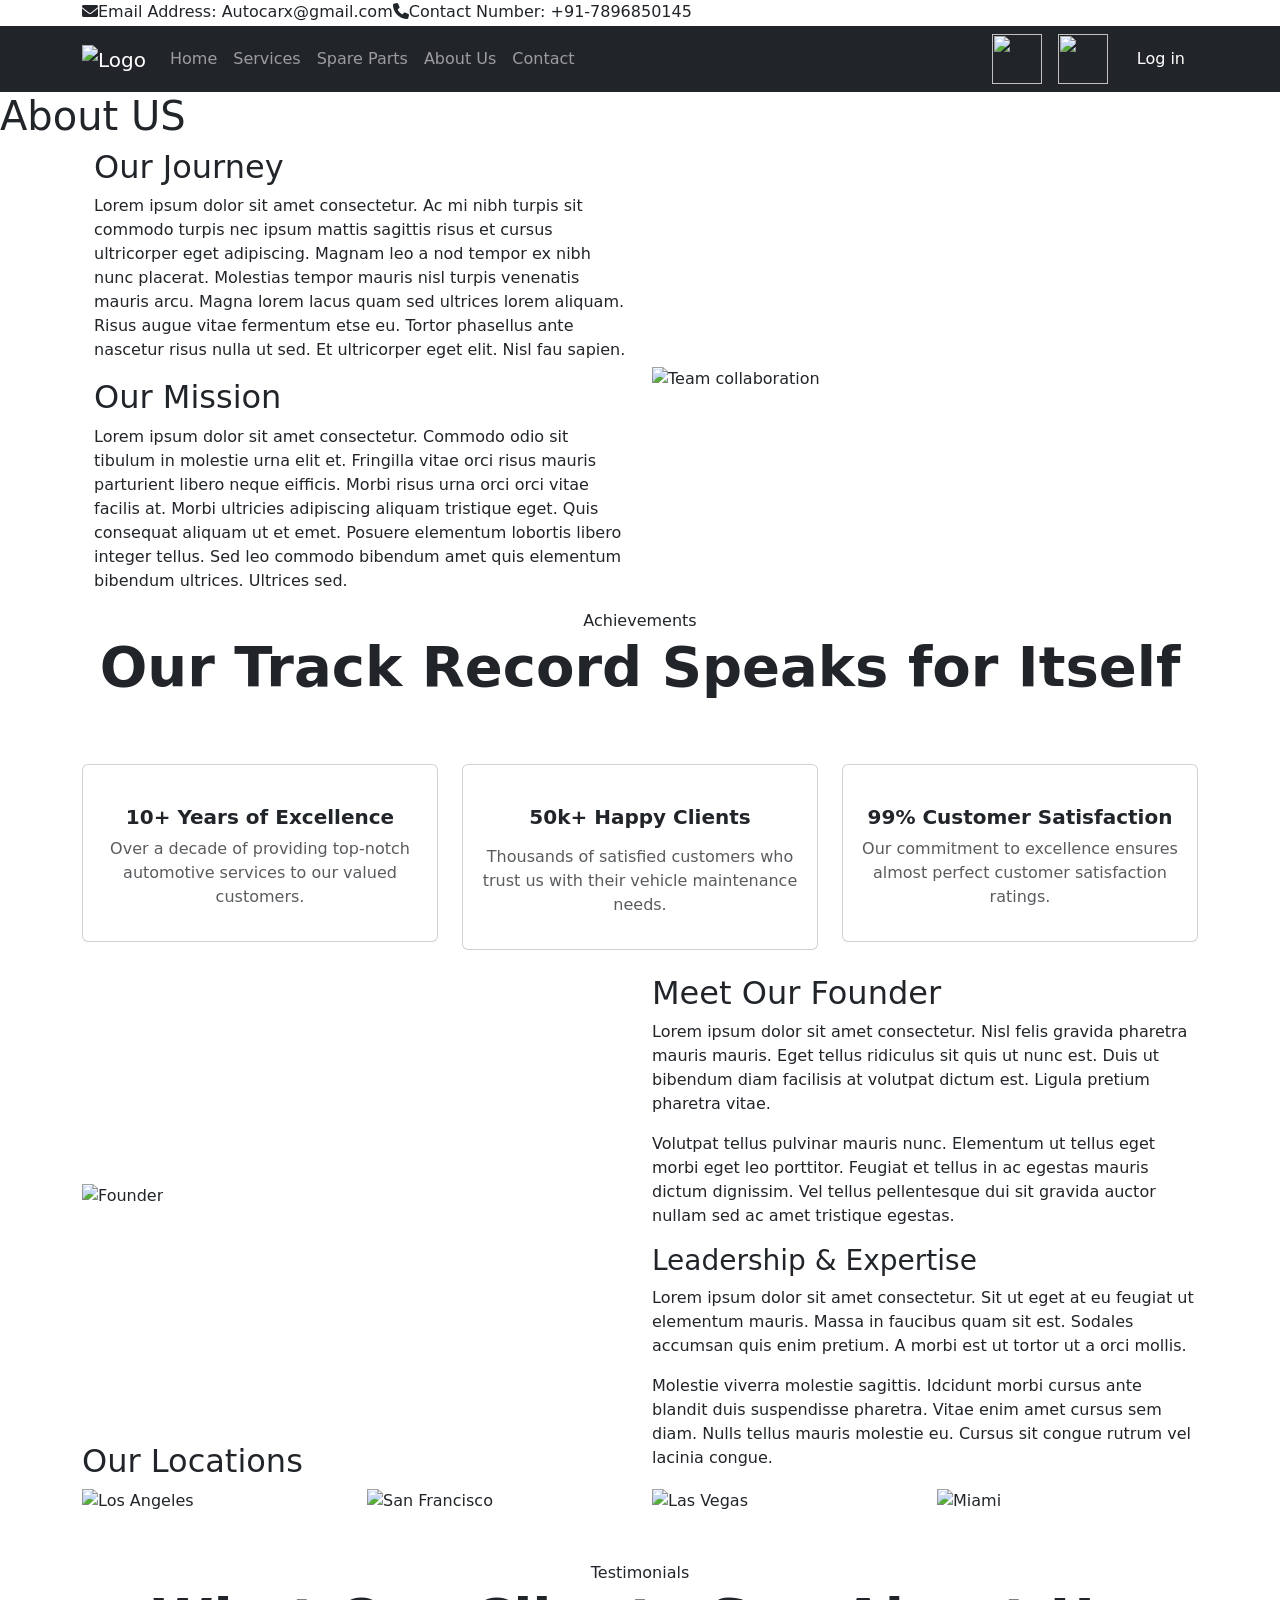
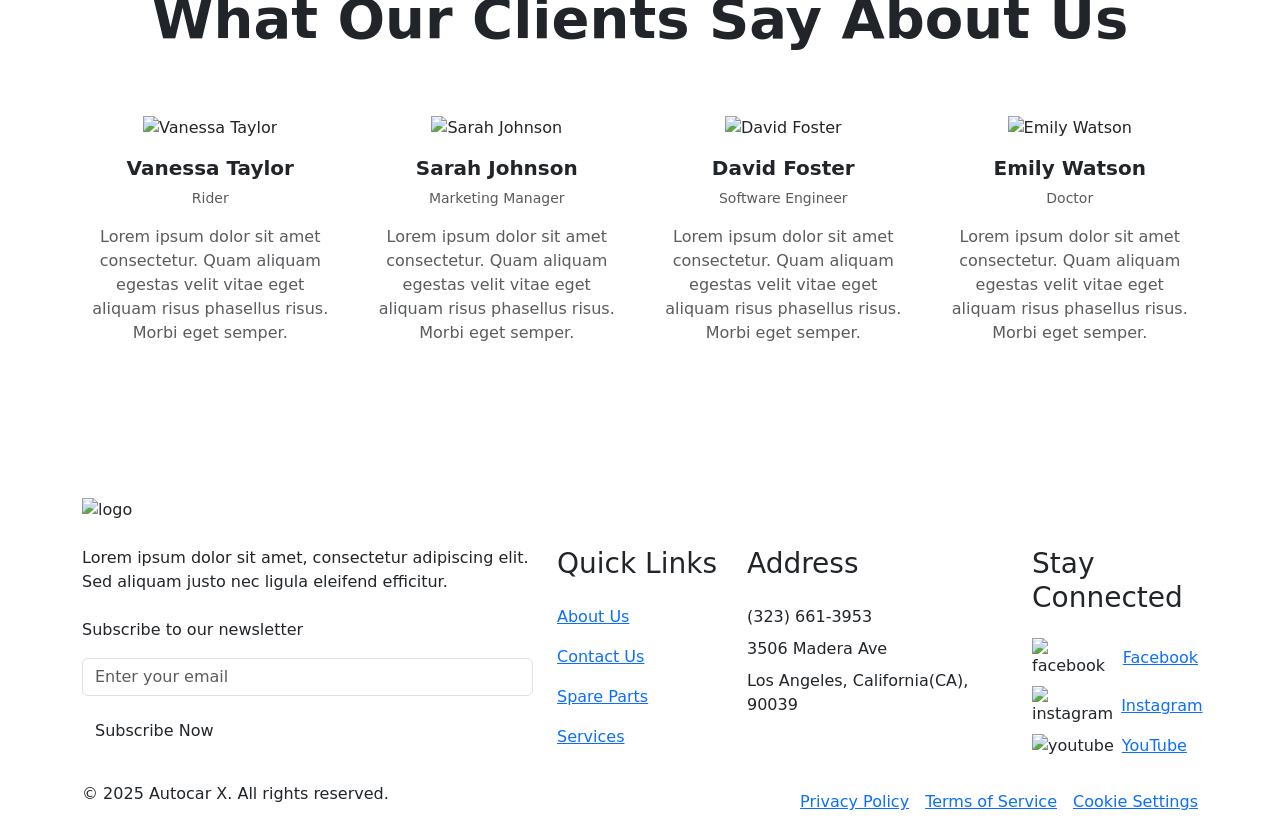
==== about.html @ 0bb95021 "Added full project files" ====
<!DOCTYPE html>
<html lang="en">

<head>
    <meta charset="UTF-8">
    <meta name="viewport" content="width=device-width, initial-scale=1.0">
    <title>About</title>
    <link href="https://cdnjs.cloudflare.com/ajax/libs/bootstrap/5.3.0/css/bootstrap.min.css" rel="stylesheet">
    <link href="https://cdnjs.cloudflare.com/ajax/libs/font-awesome/6.0.0/css/all.min.css" rel="stylesheet">
    <link rel="stylesheet" href="https://unpkg.com/swiper/swiper-bundle.min.css" />
    <script src="https://unpkg.com/swiper/swiper-bundle.min.js"></script>
    <link rel="stylesheet" href="./CSS/about.css">
</head>

<body>
     <!-- top-bar -->
      <div class="top-bar">
        <div class="container">
            <div class="row">
                <div class="d-flex flex-3">
                    <span><i class="fas fa-envelope"></i>Email Address: Autocarx@gmail.com</span>
                    <span><i class="fas fa-phone"></i>Contact Number: +91-7896850145</span>
                    <div class="dropdown">
                        <button class="btn btn-link text-decoration-none p-0 text-dark" type="button"
                            data-bs-toggle="dropdown" aria-expanded="false">
                            <span class="ms-3 loc" style="color: white;">
                                <i class="fa-solid fa-location-crosshairs"></i>
                                Location: Los Angeles
                                <i class="fa-solid fa-chevron-down ms-2"></i>
                            </span>
                        </button>
                        <ul class="dropdown-menu">
                            <li><a class="dropdown-item" href="#"><i class="fa-solid fa-location-dot me-2"></i>New
                                    York</a></li>
                            <li><a class="dropdown-item active" href="#"><i
                                        class="fa-solid fa-location-dot me-2"></i>Los Angeles</a></li>
                            <li><a class="dropdown-item" href="#"><i
                                        class="fa-solid fa-location-dot me-2"></i>Chicago</a></li>
                            <li><a class="dropdown-item" href="#"><i
                                        class="fa-solid fa-location-dot me-2"></i>Houston</a></li>
                            <li><a class="dropdown-item" href="#"><i
                                        class="fa-solid fa-location-dot me-2"></i>Phoenix</a></li>
                            <li><a class="dropdown-item" href="#"><i
                                        class="fa-solid fa-location-dot me-2"></i>Philadelphia</a></li>
                            <li><a class="dropdown-item" href="#"><i class="fa-solid fa-location-dot me-2"></i>San
                                    Antonio</a></li>
                            <li><a class="dropdown-item" href="#"><i class="fa-solid fa-location-dot me-2"></i>San
                                    Diego</a></li>
                            <li><a class="dropdown-item" href="#"><i
                                        class="fa-solid fa-location-dot me-2"></i>Dallas</a></li>
                            <li><a class="dropdown-item" href="#"><i class="fa-solid fa-location-dot me-2"></i>San
                                    Jose</a></li>
                        </ul>
                    </div>
                </div>
            </div>
        </div>
    </div>

    <!-- Navigation -->
    <nav class="navbar navbar-expand-lg navbar-dark bg-dark">
    <div class="container">
        <a class="navbar-brand" href="#" onclick="location.reload(); return false;">
            <img src="./Assets/Group 6.png" alt="Logo">
        </a>

        <!-- Offcanvas toggler (visible only on mobile/tablet) -->
        <button class="navbar-toggler d-lg-none" type="button" data-bs-toggle="offcanvas"
            data-bs-target="#offcanvasNavbar" aria-controls="offcanvasNavbar">
            <span class="navbar-toggler-icon"></span>
        </button>

        <!-- Desktop Navbar (visible from lg and up) -->
        <div class="collapse navbar-collapse d-none d-lg-flex justify-content-between" id="navbarNav">
            <ul class="navbar-nav">
                <li class="nav-item"><a class="nav-link" href="./index.html">Home</a></li>
                <li class="nav-item"><a class="nav-link" href="./service.html">Services</a></li>
                <li class="nav-item"><a class="nav-link" href="./product.html">Spare Parts</a></li>
                <li class="nav-item"><a class="nav-link" href="./about.html">About Us</a></li>
                <li class="nav-item"><a class="nav-link" href="./contact.html">Contact</a></li>
            </ul>

            <div class="d-flex align-items-center gap-3">
                <a href="#" ><img data-bs-toggle="modal"
                            data-bs-target="#searchModal"style="width: 50px; height: 50px;" src="./Assets/Group 8.png" alt=""></a>
                <a href="./cart.html"><img style="width: 50px; height: 50px;" src="./Assets/Group 9.png" alt=""></a>
                <button class="btn btn-login text-white" data-bs-toggle="modal"
                    data-bs-target="#exampleModal">Log in</button>
            </div>
        </div>

        <!-- Offcanvas Navbar (mobile/tablet only) -->
        <div class="offcanvas offcanvas-end text-bg-dark d-lg-none" tabindex="-1" id="offcanvasNavbar"
            aria-labelledby="offcanvasNavbarLabel">
            <div class="offcanvas-header">
                <!-- <h5 class="offcanvas-title" id="offcanvasNavbarLabel">Menu</h5> -->
                <button type="button" class="btn-close btn-close-white" data-bs-dismiss="offcanvas"
                    aria-label="Close"></button>
            </div>
            <div class="offcanvas-body d-flex flex-column justify-content-between">
                <ul class="navbar-nav">
                    <li class="nav-item"><a class="nav-link" href="./index.html">Home</a></li>
                    <li class="nav-item"><a class="nav-link" href="./service.html">Services</a></li>
                    <li class="nav-item"><a class="nav-link" href="./product.html">Spare Parts</a></li>
                    <li class="nav-item"><a class="nav-link" href="./about.html">About Us</a></li>
                    <li class="nav-item"><a class="nav-link" href="./contact.html">Contact</a></li>
                </ul>

                <div class="d-flex align-items-center gap-3 mt-4">
                    <a href="#" data-bs-toggle="modal"
                            data-bs-target="#searchModal"><img style="width: 50px; height: 50px;" src="./Assets/Group 8.png" alt=""></a>
                    <a href="#"><img style="width: 50px; height: 50px;" src="./Assets/Group 9.png" alt=""></a>
                    <button class="btn btn-login text-white" data-bs-toggle="modal"
                        data-bs-target="#exampleModal">Log in</button>
                </div>
            </div>
        </div>
    </div>
</nav>
    <!-- Login Modal -->

    <div class="modal fade" id="exampleModal" tabindex="-1" aria-labelledby="exampleModalLabel" aria-hidden="true">
        <div class="modal-dialog">
            <div class="modal-content">
                <div class="modal-body">
                    <div class="login-container">
                        <!-- <button class="close-btn" onclick="closeModal()">&times;</button> -->

                        <h2 class="login-title" style="text-align: center;">Log In</h2>
                        <p class="login-subtitle" style="text-align: center;">How to i get started lorem ipsum dolor at?
                        </p>

                        <form>
                            <div class="mb-3">
                                <input type="text" type="submit" class="form-control" placeholder="User Name*" required>
                            </div>

                            <div class="mb-3">
                                <input type="password" type="submit" class="form-control" placeholder="Password*" required>
                            </div>

                            <div class="f-login">
                                <div class="forgot-password" style=" padding-left: 327px;">
                                    <a href="#" onclick="forgotPassword()">Forget Password?</a>
                                </div>

                                <button type="submit" class="modals-btn-login btn btn-social">Log In</button>
                            </div>
                        </form>

                        <div class="divider" style="text-align: center;">Or</div>

                        <div class="f-g-modals">
                            <div class="facebbok-modals">
                                <button class="btn btn-social" onclick="loginWithGoogle()">
                                    <i class="fa-brands fa-google"></i>
                                    Login with Google
                                </button>
                            </div>

                            <div class="facebook-modals">
                                <button class="btn btn-social" onclick="loginWithFacebook()">
                                    <i class="fab fa-facebook-f facebook-icon"></i>
                                    Login with Facebook
                                </button>
                            </div>
                        </div>
                    </div>
                </div>
            </div>
        </div>
    </div>
    <div class="modal fade" id="searchModal" tabindex="-1"
            aria-labelledby="searchModalLabel" aria-hidden="true">
            <div class="modal-dialog modal-lg"> <!-- large modal -->
                <div class="modal-content">
                    <div class="modal-header">
                        <!-- <h5 class="modal-title"
                            id="searchModalLabel">Search</h5> -->
                        <button type="button" class="btn-close"
                            data-bs-dismiss="modal" aria-label="Close"></button>
                    </div>
                    <div class="modal-body">
                        <!-- Your search content goes here -->
                        <input type="text" class="form-control"
                            placeholder="Type to search...">
                    </div>
                    <div class="modal-footer">
                        <button type="button" class="btn btn-primary">Search</button>
                    </div>
                </div>
            </div>
        </div>
    <section class="hero-section">
        <div class="hero-content" style="margin: auto;">
            <h1>About US</h1>
        </div>
    </section>

    <!-- Services Section -->
    <div class="container">
        <div class="content-section">
            <div class="container">
                <div class="row align-items-center">
                    <!-- Text Content Column -->
                    <div class="col-lg-6">
                        <div class="text-content">
                            <h2 class="section-title">Our Journey</h2>
                            <p class="section-text">
                                Lorem ipsum dolor sit amet consectetur. Ac mi nibh turpis sit commodo turpis nec ipsum
                                mattis sagittis risus et cursus ultricorper eget adipiscing. Magnam leo a nod tempor ex
                                nibh nunc placerat. Molestias tempor mauris nisl turpis venenatis mauris arcu. Magna
                                lorem lacus quam sed ultrices lorem aliquam. Risus augue vitae fermentum etse eu. Tortor
                                phasellus ante nascetur risus nulla ut sed. Et ultricorper eget elit. Nisl fau sapien.
                            </p>
                        </div>

                        <div class="text-content">
                            <h2 class="section-title">Our Mission</h2>
                            <p class="section-text">
                                Lorem ipsum dolor sit amet consectetur. Commodo odio sit tibulum in molestie urna elit
                                et. Fringilla vitae orci risus mauris parturient libero neque eifficis. Morbi risus urna
                                orci orci vitae facilis at. Morbi ultricies adipiscing aliquam tristique eget. Quis
                                consequat aliquam ut et emet. Posuere elementum lobortis libero integer tellus. Sed leo
                                commodo bibendum amet quis elementum bibendum ultrices. Ultrices sed.
                            </p>
                        </div>
                    </div>

                    <!-- Image Column -->
                    <div class="col-lg-6">
                        <div class="image-container">
                            <img src="./Assets/image (200).png" alt="Team collaboration" class="img-fluid">
                        </div>
                    </div>
                </div>
            </div>
        </div>
    </div>
    <section class="track-record">
        <div class="container">
            <div class="row text-center mb-5">
                <div class="col-12">
                    <div class="section-label">Achievements</div>
                    <h2 class="display-4 fw-bold mb-3">Our Track Record Speaks for Itself</h2>
                </div>
            </div>

            <div class="row g-4">
                <div class="col-lg-4 col-md-6">
                    <div class="card w-437 h-217 text-center ">
                        <div class="card-body">
                            <img src="./Assets/line-md_calendar.png" alt="">
                            <div class="exe">

                                <h5 class="fw-bold text-center ">10+ Years of Excellence</h5>
                            </div>
                            <p class="text-muted">Over a decade of providing top-notch automotive services to our
                                valued
                                customers.</p>
                        </div>
                    </div>
                </div>

                <div class="col-lg-4 col-md-6">
                    <div class="card w-437 h-217 text-center ">
                        <div class="card-body">
                            <img src="./Assets/wpf_happy.png" alt="">
                            <div class="exe">

                                <h5 class="fw-bold mb-3">50k+ Happy Clients</h5>
                            </div>
                            <p class="text-muted">Thousands of satisfied customers who trust us with their vehicle
                                maintenance needs.</p>
                        </div>
                    </div>
                </div>

                <div class="col-lg-4 col-md-6">
                    <div class="card w-437 h-217 text-center ">
                        <div class="card-body">
                            <img src="./Assets/ic_outline-star.png" alt="">
                            <div class="exe">

                                <h5 class="fw-bold">99% Customer Satisfaction</h5>
                            </div>
                            <p class="text-muted">Our commitment to excellence ensures almost perfect customer
                                satisfaction ratings.</p>
                        </div>
                    </div>
                </div>
            </div>
        </div>
    </section>
    <!-- Founder Section -->
    <section class="founder-section">
        <div class="container">
            <div class="row align-items-center">
                <div class="col-lg-6 col-md-12">
                    <img src="./Assets/image (2).png" alt="Founder" class="founder-image">
                </div>
                <div class="col-lg-6 col-md-12" style="margin-bottom: -44px;">
                    <div class="founder-content">
                        <div class="brand-logo mb-4"></div>
                        <h2>Meet Our Founder</h2>
                        <p>Lorem ipsum dolor sit amet consectetur. Nisl felis gravida pharetra mauris mauris. Eget
                            tellus ridiculus sit quis ut nunc est. Duis ut bibendum diam facilisis at volutpat
                            dictum est. Ligula pretium pharetra vitae.</p>
                        <p>Volutpat tellus pulvinar mauris nunc. Elementum ut tellus eget morbi eget leo porttitor.
                            Feugiat et tellus in ac egestas mauris dictum dignissim. Vel tellus pellentesque dui sit
                            gravida auctor nullam sed ac amet tristique egestas.</p>

                        <h3>Leadership & Expertise</h3>
                        <p>Lorem ipsum dolor sit amet consectetur. Sit ut eget at eu feugiat ut elementum mauris.
                            Massa in faucibus quam sit est. Sodales accumsan quis enim pretium. A morbi est ut
                            tortor ut a orci mollis.</p>
                        <p>Molestie viverra molestie sagittis. Idcidunt morbi cursus ante blandit duis suspendisse
                            pharetra. Vitae enim amet cursus sem diam. Nulls tellus mauris molestie eu. Cursus sit
                            congue rutrum vel lacinia congue.</p>
                    </div>
                </div>
            </div>
        </div>
    </section>

    <!-- Locations Section -->
    <section class="locations-section">
        <div class="container">
            <h2 class="locations-title">Our Locations</h2>
            <div class="row g-4">
                <div class="col-lg-3 col-md-6 col-sm-12">
                    <div class="location-card">
                        <img src="./Assets/image (22).png" alt="Los Angeles">
                        <div class="location-overlay">

                        </div>
                    </div>
                </div>
                <div class="col-lg-3 col-md-6 col-sm-12">
                    <div class="location-card">
                        <img src="./Assets/Component 1.png" alt="San Francisco">
                        <div class="location-overlay">

                        </div>
                    </div>
                </div>
                <div class="col-lg-3 col-md-6 col-sm-12">
                    <div class="location-card">
                        <img src="./Assets/Component 2.png" alt="Las Vegas">
                        <div class="location-overlay">

                        </div>
                    </div>
                </div>
                <div class="col-lg-3 col-md-6 col-sm-12">
                    <div class="location-card">
                        <img src="./Assets/Component 3.png" alt="Miami">
                        <div class="location-overlay">

                        </div>
                    </div>
                </div>
            </div>
        </div>
    </section>
    <!-- testimonial -->
    <section class="py-5">
        <div class="container">
            <div class="row text-center mb-5">
                <div class="col-12">
                    <div class="section-label">Testimonials</div>
                    <h2 class="display-4 fw-bold mb-3">What Our Clients Say About Us</h2>
                </div>
            </div>
            <div class=" testimonial-swiper">
                <div class="swiper-wrapper">
                    <div class="swiper-slide">
                        <div class="testimonial-card text-center">
                            <img src="./Assets/Test-1.png" alt="Vanessa Taylor" class="testimonial-img mx-auto mb-3">
                            <h5 class="fw-bold mb-2">Vanessa Taylor</h5>
                            <p class="text-muted small mb-3">Rider</p>
                            <p class="text-muted">Lorem ipsum dolor sit amet consectetur. Quam aliquam egestas velit
                                vitae eget aliquam risus phasellus risus. Morbi eget semper.</p>
                            <div class="stars mb-3">
                                <img src="./Assets/Star 4.png" alt="">
                                <img src="./Assets/Star 4.png" alt="">
                                <img src="./Assets/Star 4.png" alt="">
                                <img src="./Assets/Star 4.png" alt="">
                                <img src="./Assets/Star 4.png" alt="">
                            </div>
                        </div>
                    </div>
                    <div class="swiper-slide">
                        <div class="testimonial-card text-center">
                            <img src="./Assets/test-2.png" alt="Sarah Johnson" class="testimonial-img mx-auto mb-3">
                            <h5 class="fw-bold mb-2">Sarah Johnson</h5>
                            <p class="text-muted small mb-3">Marketing Manager</p>
                            <p class="text-muted">Lorem ipsum dolor sit amet consectetur. Quam aliquam egestas velit
                                vitae eget aliquam risus phasellus risus. Morbi eget semper.</p>
                            <div class="stars mb-3">
                                <img src="./Assets/Star 4.png" alt="">
                                <img src="./Assets/Star 4.png" alt="">
                                <img src="./Assets/Star 4.png" alt="">
                                <img src="./Assets/Star 4.png" alt="">
                                <img src="./Assets/Star 4.png" alt="">
                            </div>
                        </div>
                    </div>
                    <div class="swiper-slide">
                        <div class="testimonial-card text-center">
                            <img src="./Assets/Test-3.png" alt="David Foster" class="testimonial-img mx-auto mb-3">
                            <h5 class="fw-bold mb-2">David Foster</h5>
                            <p class="text-muted small mb-3">Software Engineer</p>
                            <p class="text-muted">Lorem ipsum dolor sit amet consectetur. Quam aliquam egestas velit
                                vitae eget aliquam risus phasellus risus. Morbi eget semper.</p>
                            <div class="stars mb-3">
                                <img src="./Assets/Star 4.png" alt="">
                                <img src="./Assets/Star 4.png" alt="">
                                <img src="./Assets/Star 4.png" alt="">
                                <img src="./Assets/Star 4.png" alt="">
                                <img src="./Assets/Star 4.png" alt="">
                            </div>
                        </div>
                    </div>
                    <div class="swiper-slide">
                        <div class="testimonial-card text-center">
                            <img src="./Assets/Test-4.png" alt="Emily Watson" class="testimonial-img mx-auto mb-3">
                            <h5 class="fw-bold mb-2">Emily Watson</h5>
                            <p class="text-muted small mb-3">Doctor</p>
                            <p class="text-muted">Lorem ipsum dolor sit amet consectetur. Quam aliquam egestas velit
                                vitae eget aliquam risus phasellus risus. Morbi eget semper.</p>
                            <div class="stars mb-3">
                                <img src="./Assets/Star 4.png" alt="">
                                <img src="./Assets/Star 4.png" alt="">
                                <img src="./Assets/Star 4.png" alt="">
                                <img src="./Assets/Star 4.png" alt="">
                                <img src="./Assets/Star 4.png" alt="">
                            </div>
                        </div>
                    </div>
                </div>
                <!-- <div class="swiper-button-prev"></div>
                <div class="swiper-button-next"></div>
                <div class="swiper-pagination"></div> -->
            </div>
        </div>
    </section>
    <!-- footer -->
    <footer class="footer">
        <div class="container-fluid px-0">
            <div class="container">
                <div class="row g-4 mt-4">
                    <div class="col-lg-5 col-md-12">
                        <div class="footer-logo mb-4">
                            <img src="./Assets/Group 6 (1).png" alt="logo">
                        </div>
                        <p class="footer-content-p1 mb-4">Lorem ipsum dolor sit amet, consectetur adipiscing
                            elit.
                            Sed aliquam justo nec ligula eleifend efficitur.</p>
                        <p class="footer-content-p2 mb-3 ">Subscribe to our newsletter</p>
                        <input type="email" id="footer-email" class="form-control mb-3 " placeholder="Enter your email">
                        <div class="footer-side1-btn">
                            <a href="#" class="btn">Subscribe Now</a>
                        </div>
                    </div>
                    <div class="col-lg-2 col-md-4 col-sm-6">
                        <div class="footer2div" style="margin-top: 50px;">
                            <h3 class="mb-4">Quick Links</h3>
                            <div class="mb-3"><a href="./about.html">About Us</a></div>
                            <div class="mb-3"><a href="./contact.html">Contact Us</a></div>
                            <div class="mb-3"><a href="./product.html">Spare Parts</a></div>
                            <div><a href="./service.html">Services</a></div>
                        </div>
                    </div>
                    <div class="col-lg-3 col-md-4 col-sm-6">
                        <div class="footer3div " style="margin-top: 50px;">
                            <h3 class="mb-4">Address</h3>
                            <p class="mb-2">(323) 661-3953</p>
                            <p class="mb-2">3506 Madera Ave</p>
                            <p>Los Angeles, California(CA), 90039</p>
                        </div>
                    </div>
                    <div class="col-lg-2 col-md-4 col-sm-6">
                        <div class="footer4div" style="margin-top: 50px;">
                            <h3 class="mb-4">Stay Connected</h3>
                            <div class="footer4div-logo-content d-flex align-items-center gap-2 mb-2">
                                <img src="./Assets/Group 52.png" alt="facebook">
                                <a href="#">Facebook</a>
                            </div>
                            <div class="footer4div-logo-content d-flex align-items-center gap-2 mb-2">
                                <img src="./Assets/Group 53.png" alt="instagram">
                                <a href="#">Instagram</a>
                            </div>
                            <div class="footer4div-logo-content d-flex align-items-center gap-2">
                                <img src="./Assets/Group 56.png" alt="youtube">
                                <a href="#">YouTube</a>
                            </div>
                        </div>
                    </div>
                </div>
                <div class="footer-line my-4"></div>
                <div
                    class="footer-bottom d-flex flex-column flex-md-row justify-content-md-between align-items-md-center flex-wrap gap-3">
                    <p>© 2025 Autocar X. All rights reserved.</p>
                    <div class="footer-bottom-links d-flex gap-3 flex-wrap">
                        <a href="#">Privacy Policy</a>
                        <a href="#">Terms of Service</a>
                        <a href="#">Cookie Settings</a>
                    </div>
                </div>
            </div>
        </div>
    </footer>
    </section>
    <script src="./script.js"></script>
    <script src="https://cdnjs.cloudflare.com/ajax/libs/bootstrap/5.3.0/js/bootstrap.bundle.min.js"></script>
</body>

</html>
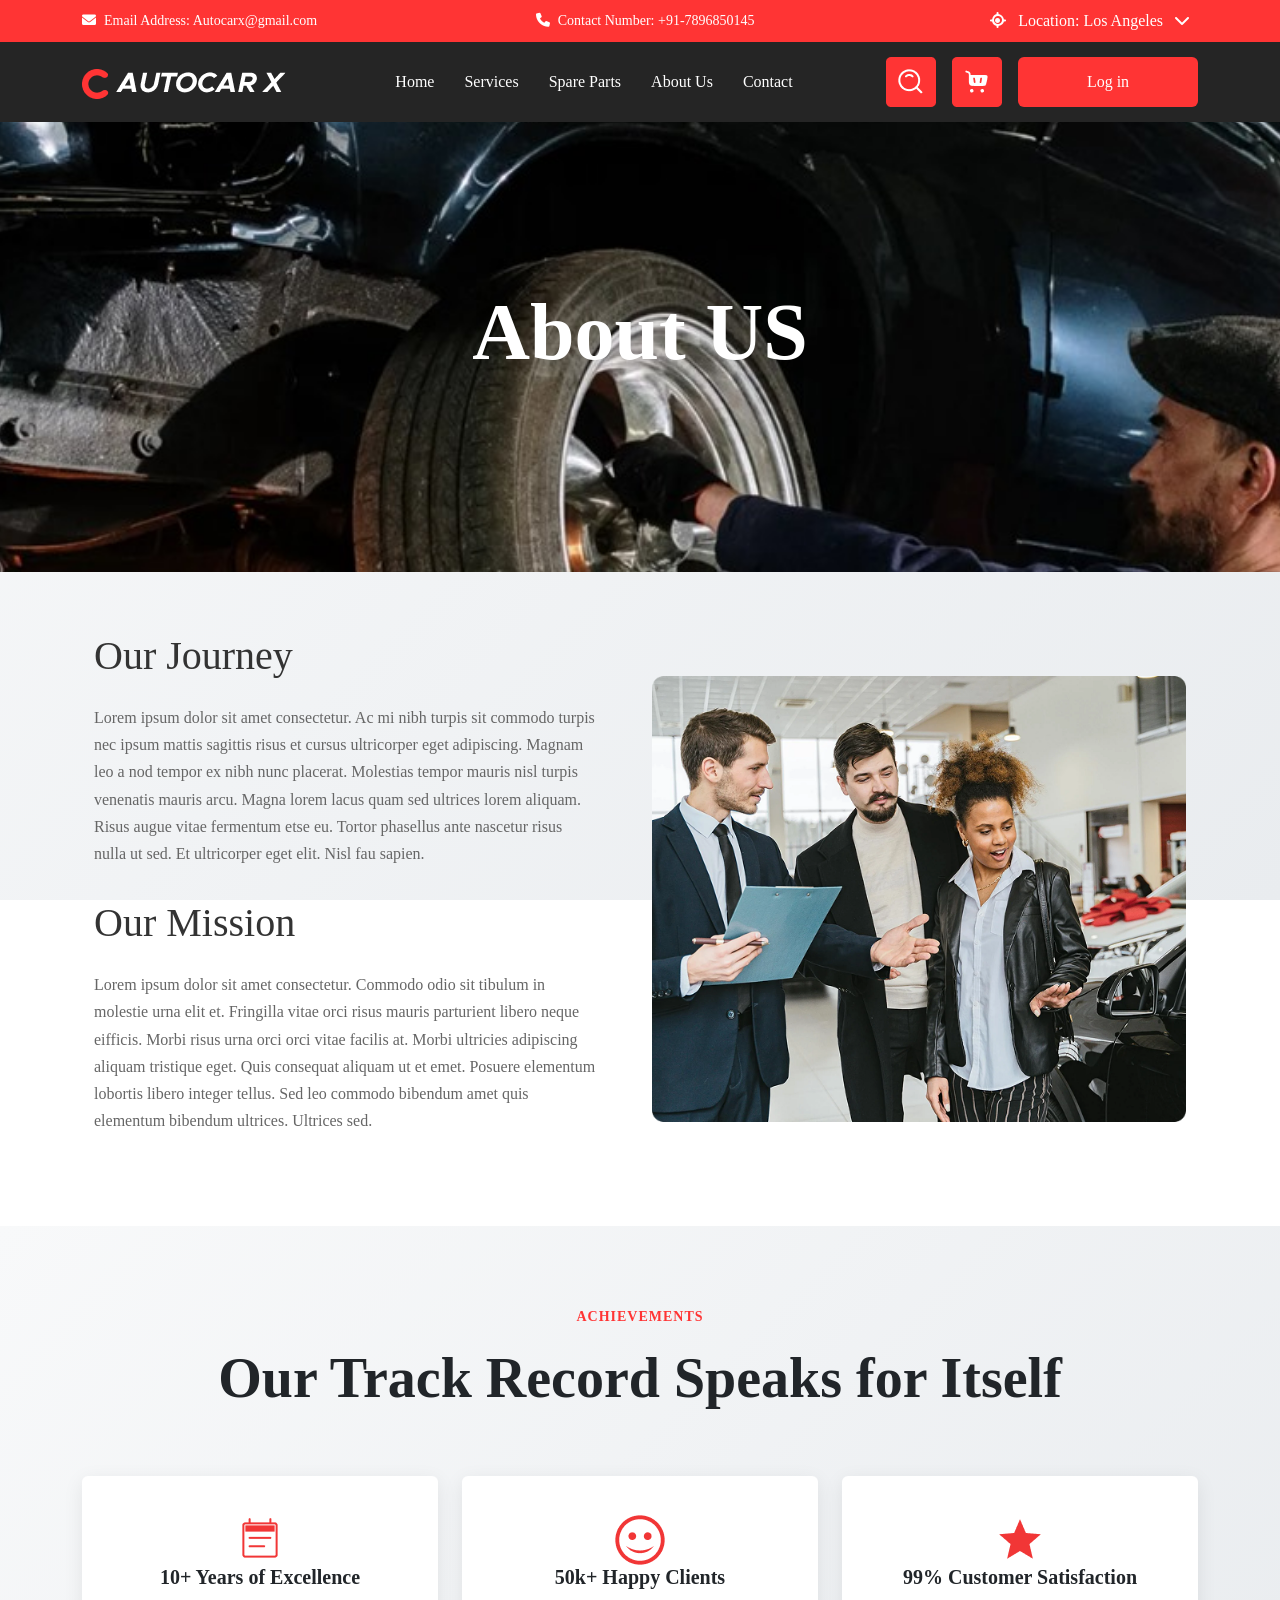
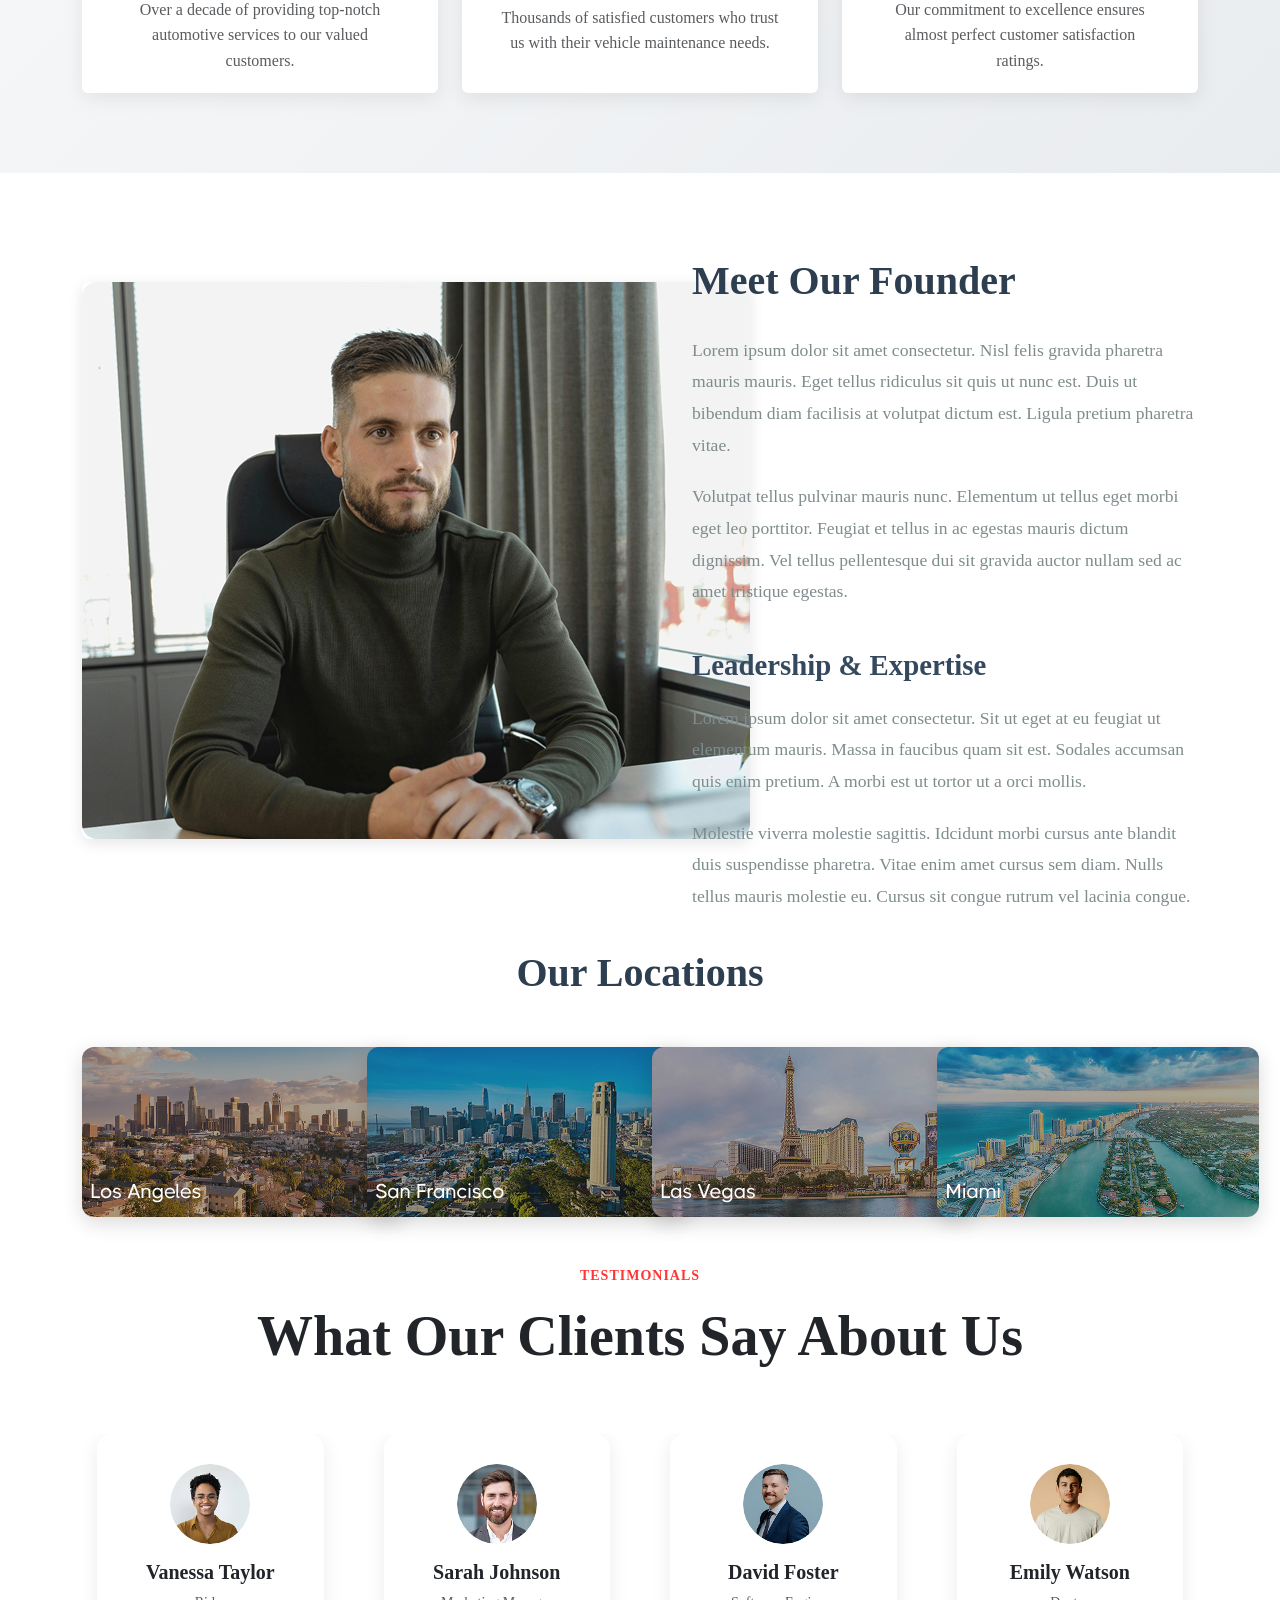
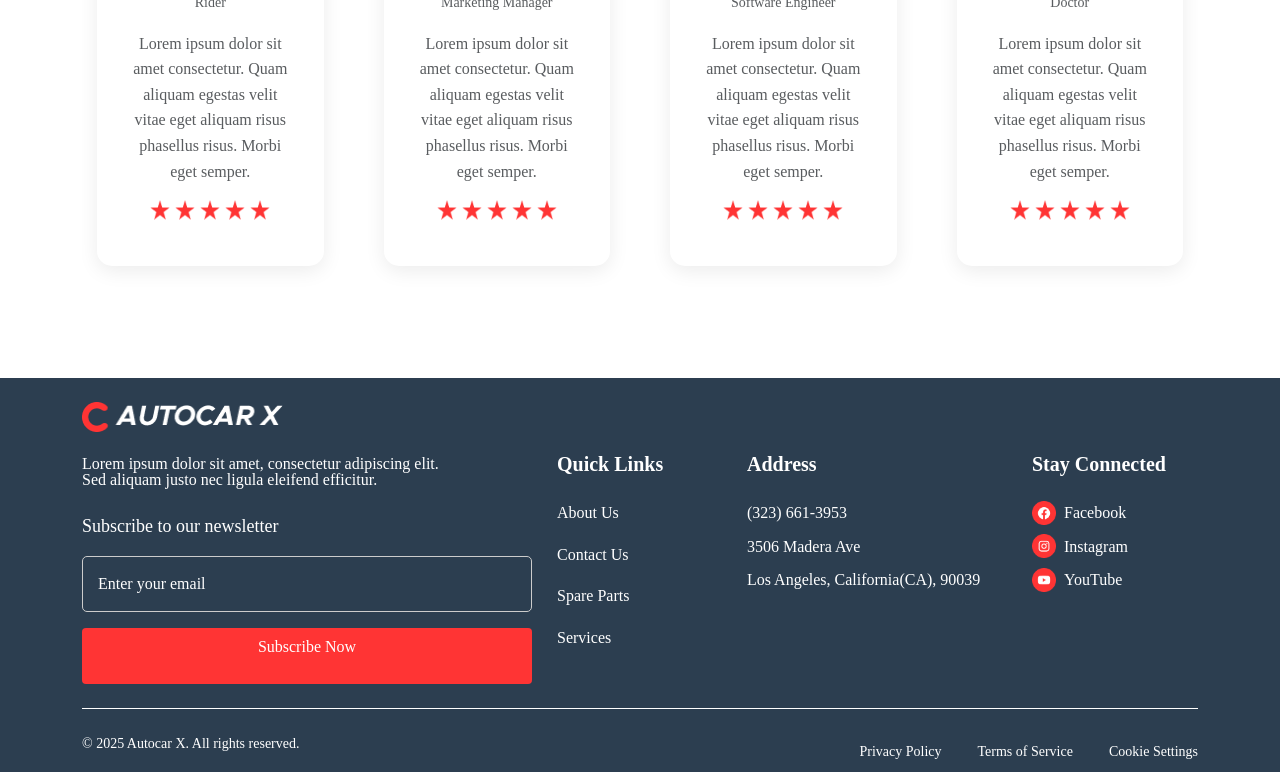
==== commit 28f7970e: "Fix case-sensitive CSS and asset paths for GitHub Pages deployment" ====
--- a/about.html
+++ b/about.html
@@ -9,7 +9,7 @@
     <link href="https://cdnjs.cloudflare.com/ajax/libs/font-awesome/6.0.0/css/all.min.css" rel="stylesheet">
     <link rel="stylesheet" href="https://unpkg.com/swiper/swiper-bundle.min.css" />
     <script src="https://unpkg.com/swiper/swiper-bundle.min.js"></script>
-    <link rel="stylesheet" href="./CSS/about.css">
+    <link rel="stylesheet" href="./css/about.css">
 </head>
 
 <body>
@@ -61,7 +61,7 @@
     <nav class="navbar navbar-expand-lg navbar-dark bg-dark">
     <div class="container">
         <a class="navbar-brand" href="#" onclick="location.reload(); return false;">
-            <img src="./Assets/Group 6.png" alt="Logo">
+            <img src="./assets/group 6.png" alt="Logo">
         </a>
 
         <!-- Offcanvas toggler (visible only on mobile/tablet) -->
@@ -82,8 +82,8 @@
 
             <div class="d-flex align-items-center gap-3">
                 <a href="#" ><img data-bs-toggle="modal"
-                            data-bs-target="#searchModal"style="width: 50px; height: 50px;" src="./Assets/Group 8.png" alt=""></a>
-                <a href="./cart.html"><img style="width: 50px; height: 50px;" src="./Assets/Group 9.png" alt=""></a>
+                            data-bs-target="#searchModal"style="width: 50px; height: 50px;" src="./assets/group 8.png" alt=""></a>
+                <a href="./cart.html"><img style="width: 50px; height: 50px;" src="./assets/group 9.png" alt=""></a>
                 <button class="btn btn-login text-white" data-bs-toggle="modal"
                     data-bs-target="#exampleModal">Log in</button>
             </div>
@@ -108,8 +108,8 @@
 
                 <div class="d-flex align-items-center gap-3 mt-4">
                     <a href="#" data-bs-toggle="modal"
-                            data-bs-target="#searchModal"><img style="width: 50px; height: 50px;" src="./Assets/Group 8.png" alt=""></a>
-                    <a href="#"><img style="width: 50px; height: 50px;" src="./Assets/Group 9.png" alt=""></a>
+                            data-bs-target="#searchModal"><img style="width: 50px; height: 50px;" src="./assets/group 8.png" alt=""></a>
+                    <a href="./cart.html"><img style="width: 50px; height: 50px;" src="./assets/group 9.png" alt=""></a>
                     <button class="btn btn-login text-white" data-bs-toggle="modal"
                         data-bs-target="#exampleModal">Log in</button>
                 </div>
@@ -230,7 +230,7 @@
                     <!-- Image Column -->
                     <div class="col-lg-6">
                         <div class="image-container">
-                            <img src="./Assets/image (200).png" alt="Team collaboration" class="img-fluid">
+                            <img src="./assets/image (200).png" alt="Team collaboration" class="img-fluid">
                         </div>
                     </div>
                 </div>
@@ -250,7 +250,7 @@
                 <div class="col-lg-4 col-md-6">
                     <div class="card w-437 h-217 text-center ">
                         <div class="card-body">
-                            <img src="./Assets/line-md_calendar.png" alt="">
+                            <img src="./assets/line-md_calendar.png" alt="">
                             <div class="exe">
 
                                 <h5 class="fw-bold text-center ">10+ Years of Excellence</h5>
@@ -265,7 +265,7 @@
                 <div class="col-lg-4 col-md-6">
                     <div class="card w-437 h-217 text-center ">
                         <div class="card-body">
-                            <img src="./Assets/wpf_happy.png" alt="">
+                            <img src="./assets/wpf_happy.png" alt="">
                             <div class="exe">
 
                                 <h5 class="fw-bold mb-3">50k+ Happy Clients</h5>
@@ -279,7 +279,7 @@
                 <div class="col-lg-4 col-md-6">
                     <div class="card w-437 h-217 text-center ">
                         <div class="card-body">
-                            <img src="./Assets/ic_outline-star.png" alt="">
+                            <img src="./assets/ic_outline-star.png" alt="">
                             <div class="exe">
 
                                 <h5 class="fw-bold">99% Customer Satisfaction</h5>
@@ -297,7 +297,7 @@
         <div class="container">
             <div class="row align-items-center">
                 <div class="col-lg-6 col-md-12">
-                    <img src="./Assets/image (2).png" alt="Founder" class="founder-image">
+                    <img src="./assets/image (2).png" alt="Founder" class="founder-image">
                 </div>
                 <div class="col-lg-6 col-md-12" style="margin-bottom: -44px;">
                     <div class="founder-content">
@@ -330,7 +330,7 @@
             <div class="row g-4">
                 <div class="col-lg-3 col-md-6 col-sm-12">
                     <div class="location-card">
-                        <img src="./Assets/image (22).png" alt="Los Angeles">
+                        <img src="./assets/image (22).png" alt="Los Angeles">
                         <div class="location-overlay">
 
                         </div>
@@ -338,7 +338,7 @@
                 </div>
                 <div class="col-lg-3 col-md-6 col-sm-12">
                     <div class="location-card">
-                        <img src="./Assets/Component 1.png" alt="San Francisco">
+                        <img src="./assets/component 1.png" alt="San Francisco">
                         <div class="location-overlay">
 
                         </div>
@@ -346,7 +346,7 @@
                 </div>
                 <div class="col-lg-3 col-md-6 col-sm-12">
                     <div class="location-card">
-                        <img src="./Assets/Component 2.png" alt="Las Vegas">
+                        <img src="./assets/component 2.png" alt="Las Vegas">
                         <div class="location-overlay">
 
                         </div>
@@ -354,7 +354,7 @@
                 </div>
                 <div class="col-lg-3 col-md-6 col-sm-12">
                     <div class="location-card">
-                        <img src="./Assets/Component 3.png" alt="Miami">
+                        <img src="./assets/component 3.png" alt="Miami">
                         <div class="location-overlay">
 
                         </div>
@@ -376,65 +376,65 @@
                 <div class="swiper-wrapper">
                     <div class="swiper-slide">
                         <div class="testimonial-card text-center">
-                            <img src="./Assets/Test-1.png" alt="Vanessa Taylor" class="testimonial-img mx-auto mb-3">
+                            <img src="./assets/test-1.png" alt="Vanessa Taylor" class="testimonial-img mx-auto mb-3">
                             <h5 class="fw-bold mb-2">Vanessa Taylor</h5>
                             <p class="text-muted small mb-3">Rider</p>
                             <p class="text-muted">Lorem ipsum dolor sit amet consectetur. Quam aliquam egestas velit
                                 vitae eget aliquam risus phasellus risus. Morbi eget semper.</p>
                             <div class="stars mb-3">
-                                <img src="./Assets/Star 4.png" alt="">
-                                <img src="./Assets/Star 4.png" alt="">
-                                <img src="./Assets/Star 4.png" alt="">
-                                <img src="./Assets/Star 4.png" alt="">
-                                <img src="./Assets/Star 4.png" alt="">
+                                <img src="./assets/star 4.png" alt="">
+                                <img src="./assets/star 4.png" alt="">
+                                <img src="./assets/star 4.png" alt="">
+                                <img src="./assets/star 4.png" alt="">
+                                <img src="./assets/star 4.png" alt="">
                             </div>
                         </div>
                     </div>
                     <div class="swiper-slide">
                         <div class="testimonial-card text-center">
-                            <img src="./Assets/test-2.png" alt="Sarah Johnson" class="testimonial-img mx-auto mb-3">
+                            <img src="./assets/test-2.png" alt="Sarah Johnson" class="testimonial-img mx-auto mb-3">
                             <h5 class="fw-bold mb-2">Sarah Johnson</h5>
                             <p class="text-muted small mb-3">Marketing Manager</p>
                             <p class="text-muted">Lorem ipsum dolor sit amet consectetur. Quam aliquam egestas velit
                                 vitae eget aliquam risus phasellus risus. Morbi eget semper.</p>
                             <div class="stars mb-3">
-                                <img src="./Assets/Star 4.png" alt="">
-                                <img src="./Assets/Star 4.png" alt="">
-                                <img src="./Assets/Star 4.png" alt="">
-                                <img src="./Assets/Star 4.png" alt="">
-                                <img src="./Assets/Star 4.png" alt="">
+                                <img src="./assets/star 4.png" alt="">
+                                <img src="./assets/star 4.png" alt="">
+                                <img src="./assets/star 4.png" alt="">
+                                <img src="./assets/star 4.png" alt="">
+                                <img src="./assets/star 4.png" alt="">
                             </div>
                         </div>
                     </div>
                     <div class="swiper-slide">
                         <div class="testimonial-card text-center">
-                            <img src="./Assets/Test-3.png" alt="David Foster" class="testimonial-img mx-auto mb-3">
+                            <img src="./assets/test-3.png" alt="David Foster" class="testimonial-img mx-auto mb-3">
                             <h5 class="fw-bold mb-2">David Foster</h5>
                             <p class="text-muted small mb-3">Software Engineer</p>
                             <p class="text-muted">Lorem ipsum dolor sit amet consectetur. Quam aliquam egestas velit
                                 vitae eget aliquam risus phasellus risus. Morbi eget semper.</p>
                             <div class="stars mb-3">
-                                <img src="./Assets/Star 4.png" alt="">
-                                <img src="./Assets/Star 4.png" alt="">
-                                <img src="./Assets/Star 4.png" alt="">
-                                <img src="./Assets/Star 4.png" alt="">
-                                <img src="./Assets/Star 4.png" alt="">
+                                <img src="./assets/star 4.png" alt="">
+                                <img src="./assets/star 4.png" alt="">
+                                <img src="./assets/star 4.png" alt="">
+                                <img src="./assets/star 4.png" alt="">
+                                <img src="./assets/star 4.png" alt="">
                             </div>
                         </div>
                     </div>
                     <div class="swiper-slide">
                         <div class="testimonial-card text-center">
-                            <img src="./Assets/Test-4.png" alt="Emily Watson" class="testimonial-img mx-auto mb-3">
+                            <img src="./assets/test-4.png" alt="Emily Watson" class="testimonial-img mx-auto mb-3">
                             <h5 class="fw-bold mb-2">Emily Watson</h5>
                             <p class="text-muted small mb-3">Doctor</p>
                             <p class="text-muted">Lorem ipsum dolor sit amet consectetur. Quam aliquam egestas velit
                                 vitae eget aliquam risus phasellus risus. Morbi eget semper.</p>
                             <div class="stars mb-3">
-                                <img src="./Assets/Star 4.png" alt="">
-                                <img src="./Assets/Star 4.png" alt="">
-                                <img src="./Assets/Star 4.png" alt="">
-                                <img src="./Assets/Star 4.png" alt="">
-                                <img src="./Assets/Star 4.png" alt="">
+                                <img src="./assets/star 4.png" alt="">
+                                <img src="./assets/star 4.png" alt="">
+                                <img src="./assets/star 4.png" alt="">
+                                <img src="./assets/star 4.png" alt="">
+                                <img src="./assets/star 4.png" alt="">
                             </div>
                         </div>
                     </div>
@@ -452,7 +452,7 @@
                 <div class="row g-4 mt-4">
                     <div class="col-lg-5 col-md-12">
                         <div class="footer-logo mb-4">
-                            <img src="./Assets/Group 6 (1).png" alt="logo">
+                            <img src="./assets/group 6 (1).png" alt="logo">
                         </div>
                         <p class="footer-content-p1 mb-4">Lorem ipsum dolor sit amet, consectetur adipiscing
                             elit.
@@ -484,15 +484,15 @@
                         <div class="footer4div" style="margin-top: 50px;">
                             <h3 class="mb-4">Stay Connected</h3>
                             <div class="footer4div-logo-content d-flex align-items-center gap-2 mb-2">
-                                <img src="./Assets/Group 52.png" alt="facebook">
+                                <img src="./assets/group 52.png" alt="facebook">
                                 <a href="#">Facebook</a>
                             </div>
                             <div class="footer4div-logo-content d-flex align-items-center gap-2 mb-2">
-                                <img src="./Assets/Group 53.png" alt="instagram">
+                                <img src="./assets/group 53.png" alt="instagram">
                                 <a href="#">Instagram</a>
                             </div>
                             <div class="footer4div-logo-content d-flex align-items-center gap-2">
-                                <img src="./Assets/Group 56.png" alt="youtube">
+                                <img src="./assets/group 56.png" alt="youtube">
                                 <a href="#">YouTube</a>
                             </div>
                         </div>
@@ -511,7 +511,6 @@
             </div>
         </div>
     </footer>
-    </section>
     <script src="./script.js"></script>
     <script src="https://cdnjs.cloudflare.com/ajax/libs/bootstrap/5.3.0/js/bootstrap.bundle.min.js"></script>
 </body>
--- a/css/about.css
+++ b/css/about.css
@@ -0,0 +1,2288 @@
+* {
+    padding: 0;
+    margin: 0;
+    box-sizing: border-box;
+}
+
+:root {
+    --primary-red: #FF3434 !important;
+    --dark-bg: #2c3e50;
+    --card-bg: #2c2c2c;
+    --light-bg: #f8f9fa;
+    --text-light: #6c757d;
+    --text-dark: #2c3e50;
+    --border-color: #e0e0e0;
+    --shadow: rgba(0, 0, 0, 0.1);
+}
+
+body {
+    font-family: 'ClarityCity';
+    line-height: 1.6;
+    background: linear-gradient(135deg, var(--light-bg) 0%, #e9ecef 100%);
+    background-attachment: fixed;
+}
+
+/* Top Bar */
+.top-bar {
+    background-color: var(--primary-red);
+    color: white;
+    padding: 8px 0;
+    font-size: 14px;
+}
+
+.top-bar i {
+    margin-right: 8px;
+}
+
+/* Navigation */
+.navbar {
+    background-color: #252525 !important;
+    padding: 15px 0;
+}
+
+.navbar-brand {
+    font-size: 24px;
+    font-weight: bold;
+}
+
+.navbar-brand i {
+    margin-right: 10px;
+    color: var(--primary-red);
+}
+
+.navbar-nav .nav-link {
+    color: white !important;
+    margin: 0 15px;
+    font-weight: 500;
+    transition: color 0.3s ease;
+}
+
+.navbar-nav .nav-link:hover {
+    color: var(--primary-red) !important;
+}
+
+.btn-login {
+    background-color: var(--primary-red);
+    border: none;
+    padding: 0;
+    transition: all 0.3s ease;
+    width: 180px !important;
+    height: 50px !important;
+    display: flex;
+    align-items: center;
+    justify-content: center;
+    line-height: 56px;
+    font-size: 16px;
+}
+
+.btn-login:hover {
+    background-color: #c0392b;
+}
+
+.btn-search,
+.btn-cart {
+    width: 50px !important;
+    height: 50px !important;
+    display: flex;
+    align-items: center;
+    justify-content: center;
+    padding: 0;
+    line-height: 50px;
+    font-size: 14px;
+    min-width: unset;
+}
+
+.collapse {
+    justify-content: space-around;
+}
+
+.collapse {
+    justify-content: space-around;
+}
+
+.collapse {
+    /* justify-content: space-around; */
+    display: flex;
+    justify-content: space-between;
+}
+
+.navbar-nav {
+    margin: auto;
+}
+
+.flex-3 {
+    display: flex;
+    justify-content: space-between;
+    align-items: center;
+    flex-wrap: wrap;
+}
+/* ==========================================================================
+   AUTHENTICATION MODAL
+   ========================================================================== */
+.auth-body {
+    background-color: #f8f9fa;
+    min-height: 100vh;
+    display: flex;
+    align-items: center;
+    justify-content: center;
+}
+
+.auth-container {
+    background: white;
+    border-radius: 8px;
+    box-shadow: 0 4px 6px rgba(0, 0, 0, 0.1);
+    padding: 40px;
+    max-width: 400px;
+    width: 100%;
+    position: relative;
+    animation: scaleUp 0.8s ease-in-out;
+}
+
+.auth-close-btn {
+    position: absolute;
+    top: 15px;
+    right: 20px;
+    background: none;
+    border: none;
+    font-size: 24px;
+    color: #6c757d;
+    cursor: pointer;
+}
+
+.auth-close-btn:hover {
+    color: #000;
+}
+
+.auth-title {
+    text-align: center;
+    margin-bottom: 8px;
+    font-size: 28px;
+    font-weight: 400;
+    color: #333;
+    animation: fadeIn 0.8s ease-in-out 0.2s;
+    animation-fill-mode: backwards;
+}
+
+.auth-subtitle {
+    text-align: center;
+    color: #6c757d;
+    margin-bottom: 30px;
+    font-size: 14px;
+    animation: fadeIn 0.8s ease-in-out 0.2s;
+    animation-fill-mode: backwards;
+}
+
+.auth-form-control {
+    border: 1px solid #ced4da;
+    border-radius: 4px;
+    padding: 12px 16px;
+    font-size: 14px;
+    margin-bottom: 16px;
+    animation: slideRight 0.8s ease-in-out;
+    animation-fill-mode: backwards;
+}
+
+.auth-form-control:focus {
+    border-color: #86b7fe;
+    box-shadow: 0 0 0 0.2rem rgba(0, 123, 255, 0.25);
+}
+
+.auth-form-control:nth-child(1) {
+    animation-delay: 0.3s;
+}
+
+.auth-form-control:nth-child(2) {
+    animation-delay: 0.4s;
+}
+
+.auth-forgot-password {
+    text-align: right;
+    margin-bottom: 20px;
+}
+
+.auth-forgot-password a {
+    color: #6c757d;
+    text-decoration: none;
+    font-size: 14px;
+}
+
+.auth-forgot-password a:hover {
+    text-decoration: underline;
+}
+
+.auth-btn-login {
+    background-color: #ff4757;
+    border-color: #ff4757;
+    color: white;
+    width: 100%;
+    padding: 12px;
+    border-radius: 4px;
+    font-size: 16px;
+    font-weight: 500;
+    margin-bottom: 20px;
+    animation: bounce 1.5s infinite;
+}
+
+.auth-btn-login:hover {
+    background-color: #ff3742;
+    border-color: #ff3742;
+}
+
+.auth-divider {
+    text-align: center;
+    margin: 20px 0;
+    color: #6c757d;
+    font-size: 14px;
+}
+
+.auth-btn-social {
+    width: 100%;
+    padding: 12px;
+    border-radius: 4px;
+    font-size: 14px;
+    margin-bottom: 12px;
+    border: 1px solid #ced4da;
+    background: white;
+    color: #333;
+    display: flex;
+    align-items: center;
+    justify-content: center;
+    gap: 8px;
+    animation: bounce 1.5s infinite;
+}
+
+.auth-btn-social:hover {
+    background-color: #f8f9fa;
+    color: #333;
+}
+
+.auth-google-icon {
+    width: 18px;
+    height: 18px;
+}
+
+.auth-facebook-icon {
+    color: #1877f2;
+    font-size: 18px;
+}
+
+/* Modal Login Styles */
+.f-g-modals {
+    display: flex;
+    flex-direction: column;
+    align-items: center;
+    text-align: center;
+    gap: 10px;
+}
+
+.facebbok-modals,
+.facebook-modals {
+    width: 437px;
+    height: 50px;
+    border: 2px solid black;
+}
+
+.f-login {
+    display: flex;
+    flex-direction: column;
+    gap: 10px;
+    border: none;
+}
+
+.modals-btn-login {
+    width: 437px;
+    height: 50px;
+    background-color: var(--primary-red);
+    margin: auto;
+}
+
+/* ==========================================================================
+   ANIMATIONS
+   ========================================================================== */
+@keyframes fadeIn {
+    0% {
+        opacity: 0;
+    }
+
+    100% {
+        opacity: 1;
+    }
+}
+
+@keyframes slideRight {
+    0% {
+        transform: translateX(50px);
+        opacity: 0;
+    }
+
+    100% {
+        transform: translateX(0);
+        opacity: 1;
+    }
+}
+
+@keyframes scaleUp {
+    0% {
+        transform: scale(0.8);
+        opacity: 0;
+    }
+
+    100% {
+        transform: scale(1);
+        opacity: 1;
+    }
+}
+
+@keyframes bounce {
+    0%,
+    20%,
+    50%,
+    80%,
+    100% {
+        transform: translateY(0);
+    }
+
+    40% {
+        transform: translateY(-20px);
+    }
+
+    60% {
+        transform: translateY(-10px);
+    }
+}
+
+/* ==========================================================================
+   MEDIA QUERIES
+   ========================================================================== */
+
+/* Tablet screens (768px and below) */
+@media (max-width: 768px) {
+    .auth-container {
+        padding: 20px;
+        max-width: 90%;
+    }
+
+    .auth-btn-login,
+    .auth-btn-social,
+    .modals-btn-login,
+    .facebbok-modals,
+    .facebook-modals {
+        width: 100% !important;
+        height: 48px !important;
+    }
+}
+
+/* Small mobile screens (425px and below) */
+@media (max-width: 425px) {
+    .auth-container {
+        padding: 15px;
+    }
+
+    .auth-title {
+        font-size: 24px;
+    }
+
+    .auth-subtitle {
+        font-size: 12px;
+    }
+}
+
+/* Banner-section */
+.hero-section {
+    background-image: url(../assets/banner.jpg);
+    background-size: cover;
+    background-position: center;
+    height: 450px;
+    display: flex;
+    align-items: center;
+    position: relative;
+    background-repeat: no-repeat;
+    background-attachment: fixed;
+}
+
+.hero-content h1 {
+    font-size: 5rem;
+    font-weight: bold;
+    color: white;
+    margin-bottom: 30px;
+    line-height: 1.2;
+}
+
+.hero-content p {
+    color: #ddd;
+    font-size: 16px;
+    margin-bottom: 30px;
+    line-height: 1.6;
+}
+
+.btn-schedule {
+    width: 288px;
+    height: 56px;
+    background-color: var(--primary-red);
+    border: none;
+    font-weight: bold;
+    text-transform: uppercase;
+    letter-spacing: 1px;
+    transition: all 0.3s ease;
+}
+
+.btn-schedule:hover {
+    background-color: #c0392b;
+    transform: translateY(-2px);
+}
+
+/* BOOKING FORM */
+.booking-form {
+    color: white;
+    padding: 40px;
+    border-radius: 15px;
+    box-shadow: 0 10px 30px rgba(0, 0, 0, 0.3);
+    backdrop-filter: blur(13px);
+}
+
+.booking-form h4 {
+    margin-bottom: 25px;
+    font-weight: bold;
+    text-align: center;
+}
+
+.form-control {
+    border-radius: 8px;
+    border: 1px solid #ddd;
+    padding: 12px 15px;
+    margin-bottom: 15px;
+    background-color: white;
+    transition: all 0.3s ease;
+}
+
+.form-control:focus {
+    border-color: var(--primary-red);
+    box-shadow: 0 0 0 0.2rem rgba(231, 76, 60, 0.25);
+}
+
+.btn-book {
+    background-color: var(--primary-red);
+    border: none;
+    padding: 12px 30px;
+    font-weight: bold;
+    width: 100%;
+    margin-top: 15px;
+    transition: all 0.3s ease;
+    height: 56px;
+}
+
+.btn-book:hover {
+    background-color: #c0392b;
+}
+
+/* ==========================================================================
+   SERVICES SECTION
+   ========================================================================== */
+.service-card {
+    border: none;
+    box-shadow: 0 2px 10px var(--shadow);
+    transition: transform 0.3s ease;
+    height: 100%;
+    border-radius: 10px;
+}
+
+.service-card:hover {
+    transform: translateY(-5px);
+}
+
+.service-icon {
+    width: 85px;
+    height: 85px;
+    background: var(--primary-red);
+    border-radius: 10px;
+    display: flex;
+    align-items: center;
+    justify-content: center;
+    margin-bottom: 15px;
+}
+
+.service-icon i {
+    color: white;
+    font-size: 24px;
+}
+
+.see-more-link {
+    color: var(--primary-red);
+    text-decoration: none;
+    font-weight: 500;
+    font-size: 14px;
+    transition: color 0.3s ease;
+}
+
+.see-more-link:hover {
+    color: #b02a37;
+}
+
+.service-icon>img {
+    width: 60px;
+    height: 60px;
+}
+
+/* ==========================================================================
+   WHY CHOOSE US SECTION
+   ========================================================================== */
+.why-choose-section {
+    padding: 60px 0;
+}
+
+.feature-icon {
+    width: 50px;
+    height: 50px;
+    background: var(--primary-red);
+    border-radius: 50%;
+    display: flex;
+    align-items: center;
+    justify-content: center;
+    margin-bottom: 15px;
+}
+
+.feature-icon i {
+    color: white;
+    font-size: 20px;
+}
+
+.mechanic-image {
+    width: 100%;
+    height: 600px;
+    border-radius: 15px;
+    object-fit: cover;
+}
+
+/* ==========================================================================
+   PRODUCTS SECTION
+   ========================================================================== */
+.product-card {
+    border: 1px solid var(--border-color);
+    border-radius: 8px;
+    transition: transform 0.2s, box-shadow 0.2s;
+    height: 100%;
+}
+
+.product-card:hover {
+    transform: translateY(-5px);
+    box-shadow: 0 4px 15px var(--shadow);
+}
+
+.product-image {
+    width: 290px;
+    height: 190px;
+    object-fit: cover;
+    border-radius: 8px 8px 0 0;
+    padding: 16px;
+}
+
+.star-rating {
+    color: #ffc107;
+    font-size: 0.8rem;
+}
+
+.small-star {
+    width: 16px;
+    height: 16px;
+}
+
+/* ==========================================================================
+   STEPS SECTION
+   ========================================================================== */
+.steps-section {
+    padding: 80px 0;
+}
+
+.section-label {
+    font-size: 14px;
+    font-weight: 600;
+    color: var(--primary-red);
+    text-transform: uppercase;
+    letter-spacing: 1px;
+    margin-bottom: 16px;
+}
+
+.main-heading {
+    font-size: 48px;
+    font-weight: 700;
+    color: var(--text-dark);
+    line-height: 1.2;
+    margin-bottom: 60px;
+}
+
+.step-container {
+    position: relative;
+    margin-bottom: 40px;
+}
+
+.step-number {
+    width: 50px;
+    height: 50px;
+    border-radius: 8px;
+    display: flex;
+    align-items: center;
+    justify-content: center;
+    font-weight: 700;
+    font-size: 20px;
+    color: white;
+    margin-bottom: 20px;
+    position: relative;
+    z-index: 2;
+}
+
+.step-1 .step-number {
+    background-color: var(--primary-red);
+}
+
+.step-2 .step-number,
+.step-3 .step-number {
+    border: 2px solid red;
+    color: black;
+}
+
+.step-title {
+    font-size: 20px;
+    font-weight: 600;
+    color: var(--text-dark);
+    margin-bottom: 12px;
+}
+
+.step-description {
+    font-size: 16px;
+    color: var(--text-light);
+    line-height: 1.6;
+    margin-bottom: 0px;
+}
+
+.step-image {
+    width: 100%;
+    height: 240px;
+    object-fit: cover;
+    border-radius: 12px;
+    box-shadow: 0 4px 12px var(--shadow);
+    margin-top: 20px;
+}
+
+.dotted-connector {
+    position: absolute;
+    top: 25px;
+    left: 60px;
+    right: -10px;
+    height: 2px;
+    background-image: repeating-linear-gradient(to right,
+            rgb(164, 159, 159) 0px,
+            rgb(164, 159, 159) 5px,
+            transparent 8px,
+            transparent 16px);
+    z-index: 1;
+}
+
+.step-container:last-child .dotted-connector {
+    display: none;
+}
+
+.dotted-line {
+    border-top: 2px dotted #ccc;
+    margin-top: 2rem;
+    position: relative;
+}
+
+.step-card {
+    text-align: center;
+    padding: 1.5rem;
+}
+
+.card-body {
+    flex: 1 1 auto;
+    color: var(--bs-card-color);
+    padding: 39px;
+}
+
+/* ==========================================================================
+   PRICING SECTION
+   ========================================================================== */
+.pricing-card {
+    border: 2px solid var(--light-bg);
+    border-radius: 15px;
+    transition: all 0.3s ease;
+    height: 100%;
+    position: relative;
+}
+
+.pricing-card:hover {
+    transform: translateY(-5px);
+    box-shadow: 0 10px 30px var(--shadow);
+}
+
+.popular-badge {
+    background: var(--primary-red);
+    color: white;
+    padding: 5px 20px;
+    border-radius: 20px;
+    font-size: 12px;
+    font-weight: 600;
+    position: absolute;
+    top: -10px;
+    left: 50%;
+    transform: translateX(-50%);
+}
+
+.price {
+    font-size: 35px;
+    font-weight: 700;
+}
+
+.custom-box {
+    max-width: 437px;
+    height: 515px;
+}
+
+.plan-header {
+    width: 248px;
+    height: 84px;
+    margin: 0 auto;
+}
+
+.card-body2 {
+    display: flex;
+    flex-direction: column;
+}
+
+/* ==========================================================================
+   TRACK RECORD & TESTIMONIALS
+   ========================================================================== */
+.exe {
+    display: flex;
+    align-items: center;
+    text-align: center;
+    justify-content: center;
+    gap: 6px;
+}
+
+.track-record {
+    background: linear-gradient(135deg, var(--light-bg) 0%, #e9ecef 100%);
+    padding: 80px 0;
+}
+
+.track-record .card {
+    border: none;
+    box-shadow: 0 5px 20px rgba(0, 0, 0, 0.08);
+    transition: all 0.3s ease;
+    height: 217px !important;
+    box-sizing: border-box;
+    overflow: hidden;
+}
+
+.track-record .card:hover {
+    transform: translateY(-5px);
+    box-shadow: 0 10px 30px rgba(0, 0, 0, 0.15);
+}
+
+.testimonial-card {
+    border-radius: 15px;
+    padding: 30px;
+    box-shadow: 0 5px 20px rgba(0, 0, 0, 0.08);
+    transition: all 0.3s ease;
+    height: 100%;
+}
+
+.testimonial-card:hover {
+    transform: translateY(-5px);
+    box-shadow: 0 10px 30px rgba(0, 0, 0, 0.15);
+}
+
+.testimonial-img {
+    width: 80px;
+    height: 80px;
+    border-radius: 50%;
+    object-fit: cover;
+}
+
+.stars {
+    color: #ffc107;
+}
+
+/* ==========================================================================
+   NEWSLETTER SECTION
+   ========================================================================== */
+.newsletter-section {
+    background: linear-gradient(135deg, var(--dark-bg) 0%, var(--card-bg) 100%);
+    color: white;
+    padding: 80px 0;
+}
+
+.newsletter-img {
+    border-radius: 15px;
+    width: 100%;
+    height: 464px;
+    object-fit: cover;
+}
+
+.newsletter-form .form-control {
+    background-color: transparent;
+    border: 1px solid #555;
+    color: #ffffff;
+    border-radius: 4px;
+    padding: 12px 15px;
+    margin-bottom: 15px;
+    transition: all 0.3s ease;
+    width: 450px !important;
+    height: 56px !important;
+    box-sizing: border-box;
+}
+
+.newsletter-form .form-control:focus {
+    background-color: transparent;
+    border-color: var(--primary-red);
+    color: #ffffff;
+    box-shadow: 0 0 0 0.2rem rgba(255, 68, 68, 0.25);
+}
+
+.newsletter-form .form-control::placeholder {
+    color: #aaa;
+}
+
+.btn-subscribe {
+    background-color: var(--primary-red);
+    border: none;
+    color: white;
+    padding: 12px 30px;
+    border-radius: 4px;
+    font-weight: 500;
+    width: 450px !important;
+    height: 56px !important;
+    transition: all 0.3s ease;
+    box-sizing: border-box;
+    display: flex;
+    align-items: center;
+    justify-content: center;
+}
+
+.btn-subscribe:hover {
+    background-color: #cc3333;
+    color: white;
+}
+
+.form-control2 {
+    border-radius: 8px;
+    border: 1px solid #ddd;
+    padding: 12px 15px;
+    margin-bottom: 15px;
+    background-color: white;
+    transition: all 0.3s ease;
+    width: 450px;
+    height: 56px;
+    box-sizing: border-box;
+}
+
+/* ==========================================================================
+   FOOTER
+   ========================================================================== */
+.footer-section {
+    background-color: var(--card-bg);
+    color: #ffffff;
+    padding: 40px 0;
+}
+
+.footer {
+    background: var(--dark-bg);
+    color: white;
+    /* padding: 60px 0 30px; */
+}
+
+.footer h5,
+.section-title {
+    color: var(--primary-red);
+    margin-bottom: 20px;
+    font-size: 18px;
+    font-weight: 600;
+}
+
+.footer a {
+    color: #ccc;
+    text-decoration: none;
+    transition: color 0.3s ease;
+}
+
+.footer a:hover {
+    color: var(--primary-red);
+}
+
+.brand-logo {
+    color: #e74c3c;
+    font-size: 2rem;
+    font-weight: 700;
+    margin-bottom: 20px;
+}
+
+.brand-logo .text-danger {
+    color: var(--primary-red) !important;
+}
+
+.footer-links {
+    list-style: none;
+    padding: 0;
+}
+
+.footer-links li {
+    margin-bottom: 10px;
+}
+
+.footer-links a {
+    color: #cccccc;
+    text-decoration: none;
+    transition: color 0.3s ease;
+}
+
+.footer-links a:hover {
+    color: var(--primary-red);
+}
+
+.social-links a {
+    align-items: center;
+    color: #cccccc;
+    text-decoration: none;
+    margin-bottom: 15px;
+    transition: color 0.3s ease;
+    display: flex;
+}
+
+.social-links a:hover {
+    color: var(--primary-red);
+}
+
+.social-links i {
+    width: 35px;
+    height: 35px;
+    border-radius: 50%;
+    display: flex;
+    align-items: center;
+    justify-content: center;
+    margin-right: 10px;
+    font-size: 16px;
+    background-color: var(--primary-red);
+    color: white;
+}
+
+.social-icons a {
+    width: 40px;
+    height: 40px;
+    background: var(--primary-red);
+    color: white;
+    text-align: center;
+    line-height: 40px;
+    border-radius: 50%;
+    margin-right: 10px;
+    transition: all 0.3s ease;
+}
+
+.social-icons a:hover {
+    background: #c02b37;
+    transform: translateY(-2px);
+}
+
+.footer-bottom {
+    /* background-color: #1a1a1a; */
+    color: #888;
+    /* padding: 20px 0; */
+    /* border-top: 1px solid #333; */
+}
+
+.footer-bottom a {
+    color: #888;
+    text-decoration: none;
+    margin-left: 20px;
+    transition: color 0.3s ease;
+}
+
+.footer-bottom a:hover {
+    color: var(--primary-red);
+}
+
+.address-info p {
+    margin-bottom: 5px;
+    color: #cccccc;
+}
+
+/* ==========================================================================
+   COMMON BUTTONS
+   ========================================================================== */
+.btn-primary-custom {
+    background-color: var(--primary-red);
+    border-color: var(--primary-red);
+    padding: 12px 30px;
+    font-weight: 500;
+    transition: all 0.3s ease;
+    color: white;
+}
+
+.btn-primary-custom:hover {
+    background-color: #b02a37;
+    border-color: #b02a37;
+}
+
+.btn-outline-custom {
+    border-color: black;
+    color: black;
+    padding: 12px 30px;
+    font-weight: 500;
+    transition: all 0.3s ease;
+}
+
+.btn-outline-custom:hover {
+    background-color: var(--text-light);
+    border-color: var(--text-light);
+    color: white;
+}
+
+.btn-red {
+    background-color: var(--primary-red);
+    border-color: var(--primary-red);
+    color: white;
+    padding: 12px 30px;
+    border-radius: 5px;
+    font-weight: 600;
+    transition: all 0.3s ease;
+    width: 290px;
+    height: 40px;
+    text-align: center;
+    padding: 0;
+}
+
+.btn-red:hover {
+    background-color: #c02b37;
+    border-color: #bd2130;
+    color: white;
+    transform: translateY(-2px);
+}
+
+.custom-red-btn {
+    width: 290px;
+    height: 40px;
+    padding: 0;
+}
+
+.star {
+    display: flex;
+    justify-content: space-between;
+}
+
+.footer-logo img {
+    max-width: 201px;
+    width: 100%;
+    object-fit: contain;
+}
+
+.footer-content-p1 {
+    max-width: 365px;
+    font-size: 16px;
+    line-height: 100%;
+}
+
+.footer-content-p2 {
+    font-size: 18px;
+}
+
+#footer-email {
+    width: 450px;
+    height: 56px;
+    border: 1px solid #ccc;
+    border-radius: 5px;
+    background-color: transparent;
+    color: white !important;
+}
+
+#footer-email::placeholder {
+    color: white;
+}
+
+.footer-side1-btn {
+    width: 450px;
+    height: 56px;
+    background-color: #ff3434;
+    border: none;
+    border-radius: 4px;
+    text-align: center;
+}
+
+.footer-side1-btn:hover {
+    background-color: #4b2004;
+    transform: translateY(-10px);
+}
+
+.footer-side1-btn a {
+    color: #ffffff;
+    text-decoration: none;
+}
+
+.footer2div h3,
+.footer3div h3,
+.footer4div h3 {
+    font-size: 20px;
+    font-weight: 600;
+    white-space: nowrap;
+}
+
+.footer2div a,
+.footer4div-logo-content a {
+    color: #ffffff;
+    text-decoration: none;
+}
+
+.footer2div a:hover,
+.footer4div-logo-content a:hover {
+    color: #f13636;
+    transform: scale(1.1);
+    display: inline-block;
+}
+
+.footer4div-logo-content img {
+    width: 24px;
+    height: 24px;
+}
+
+.footer4div-logo-content:hover img {
+    transform: scale(1.1);
+    filter: brightness(1.2);
+}
+
+.footer-line {
+    max-width: 1360px;
+    height: 1px;
+    background-color: #ffffff;
+}
+
+.footer-bottom p,
+.footer-bottom-links a {
+    font-size: 14px;
+    color: #ffffff;
+    text-decoration: none;
+}
+
+.footer-bottom-links a:hover {
+    color: #f13636;
+}
+
+.content-section {
+    padding: 60px 0;
+}
+
+.section-title {
+    font-size: 2.5rem;
+    font-weight: 300;
+    margin-bottom: 1.5rem;
+    color: #333;
+}
+
+.section-text {
+    font-size: 1rem;
+    line-height: 1.7;
+    color: #666;
+    margin-bottom: 2rem;
+}
+
+.image-container {
+    position: relative;
+    height: 100%;
+    min-height: 400px;
+}
+
+.image-container img {
+    width: 100%;
+    height: 100%;
+    object-fit: cover;
+    border-radius: 8px;
+}
+
+.text-content {
+    padding-right: 2rem;
+}
+
+.founder-section {
+    padding: 60px 0;
+}
+
+.founder-image {
+    width: 668px;
+    height: 557px;
+    object-fit: cover;
+    border-radius: 8px;
+    box-shadow: 0 4px 15px rgba(0, 0, 0, 0.1);
+}
+
+.founder-content {
+    padding-left: 40px;
+}
+
+.founder-content h2 {
+    color: #2c3e50;
+    font-size: 2.5rem;
+    font-weight: 700;
+    margin-bottom: 30px;
+}
+
+.founder-content h3 {
+    color: #34495e;
+    font-size: 1.8rem;
+    font-weight: 600;
+    margin-bottom: 20px;
+    margin-top: 40px;
+}
+
+.founder-content p {
+    color: #7f8c8d;
+    line-height: 1.8;
+    font-size: 1.1rem;
+    margin-bottom: 20px;
+}
+
+
+
+.locations-title {
+    text-align: center;
+    color: #2c3e50;
+    font-size: 2.5rem;
+    font-weight: 700;
+    margin-bottom: 50px;
+}
+
+.location-card {
+    width: 322px;
+    height: 170px;
+    position: relative;
+    overflow: hidden;
+    border-radius: 12px;
+    box-shadow: 0 6px 20px rgba(0, 0, 0, 0.15);
+    transition: transform 0.3s ease, box-shadow 0.3s ease;
+    margin: 0 auto;
+}
+
+.location-card:hover {
+    transform: translateY(-5px);
+    box-shadow: 0 12px 30px rgba(0, 0, 0, 0.25);
+}
+
+.location-card img {
+    width: 100%;
+    height: 100%;
+    object-fit: cover;
+    transition: transform 0.3s ease;
+}
+
+.location-card:hover img {
+    transform: scale(1.05);
+}
+
+.location-overlay {
+    position: absolute;
+    bottom: 0;
+    left: 0;
+    right: 0;
+    color: white;
+    padding: 20px;
+    font-size: 1.2rem;
+    font-weight: 600;
+}
+
+/* ==========================================================================
+   MEDIA QUERIES
+   ========================================================================== */
+@media (max-width: 1024px) {
+    .navbar-nav {
+        font-size: 12px;
+    }
+}
+
+@media (max-width: 991px) {
+    .main-heading {
+        font-size: 36px;
+    }
+
+    .dotted-connector {
+        display: none;
+    }
+
+    .step-container {
+        margin-bottom: 50px;
+    }
+
+    .track-record .card {
+        width: 100% !important;
+        max-width: 437px;
+        height: auto;
+        min-height: 217px;
+    }
+
+    .newsletter-form .form-control,
+    .btn-subscribe {
+        width: 100% !important;
+        max-width: 450px;
+        height: 56px !important;
+    }
+}
+
+@media (max-width: 768px) {
+    .hero-content h1 {
+        font-size: 2.5rem;
+    }
+
+    .booking-form {
+        padding: 20px;
+        margin-top: 30px;
+    }
+
+    .dotted-line {
+        display: none;
+    }
+
+    .main-heading {
+        font-size: 28px;
+    }
+
+    .btn-login {
+        width: 100% !important;
+        max-width: 180px;
+        height: 56px !important;
+    }
+
+    .btn-search,
+    .btn-cart {
+        width: 40px !important;
+        height: 40px !important;
+        font-size: 12px;
+    }
+
+    .text-content {
+        padding-right: 0;
+        margin-bottom: 2rem;
+    }
+
+    .section-title {
+        font-size: 2rem;
+    }
+
+    .founder-image {
+        width: 100%;
+        height: 400px;
+        margin-bottom: 30px;
+    }
+
+    .founder-content {
+        padding-left: 0;
+    }
+
+    .location-card {
+        width: 100%;
+        max-width: 322px;
+        margin-bottom: 20px;
+    }
+}
+
+@media (max-width: 576px) {
+    .steps-section {
+        padding: 60px 0;
+    }
+
+    .newsletter-form .form-control,
+    .btn-subscribe {
+        width: 100% !important;
+        max-width: 100%;
+        height: 56px !important;
+    }
+}
+
+@media (max-width: 425px) {
+    .btn-book {
+        width: 100%;
+    }
+
+    .btn-outline-custom {
+        margin-top: 10px;
+        width: 100%;
+    }
+
+    .track-record .card {
+        width: 100% !important;
+        max-width: 100%;
+        height: auto;
+        min-height: 217px;
+    }
+}
+
+@media screen and (max-width: 992px) {
+
+    .footer2div h3,
+    .footer3div h3,
+    .footer4div h3 {
+        font-size: 16px;
+    }
+
+    .footer2div a,
+    .footer3div p,
+    .footer4div-logo-content a {
+        font-size: 14px;
+    }
+}
+
+@media screen and (max-width: 576px) {
+    .footer {
+        margin-top: 40px;
+    }
+}
+
+/* ==========================================================================
+   RESPONSIVE MEDIA QUERIES
+   ========================================================================== */
+
+/* Large screens (up to 1200px) */
+@media (max-width: 1200px) {
+    .navbar-nav .nav-link {
+        margin: 0 10px;
+        font-size: 14px;
+    }
+
+    .hero-content h1 {
+        font-size: 4rem;
+    }
+
+    .booking-form {
+        padding: 30px;
+    }
+
+    .founder-image {
+        width: 100%;
+        height: 500px;
+    }
+
+    .location-card {
+        width: 100%;
+        max-width: 300px;
+    }
+}
+
+/* Medium screens (up to 992px) */
+@media (max-width: 992px) {
+    .navbar-nav {
+        font-size: 12px;
+        text-align: center;
+    }
+
+    .navbar-collapse {
+        background-color: #252525;
+        padding: 15px;
+    }
+
+    .btn-login {
+        width: 100% !important;
+        max-width: 150px;
+        height: 45px !important;
+        margin: 10px auto;
+    }
+
+    .btn-search,
+    .btn-cart {
+        width: 45px !important;
+        height: 45px !important;
+        font-size: 13px;
+    }
+
+    .hero-section {
+        height: 400px;
+    }
+
+    .hero-content h1 {
+        font-size: 3.5rem;
+    }
+
+    .main-heading {
+        font-size: 36px;
+    }
+
+    .dotted-connector {
+        display: none;
+    }
+
+    .step-container {
+        margin-bottom: 40px;
+    }
+
+    .track-record .card {
+        width: 100% !important;
+        max-width: 400px;
+        height: auto;
+        min-height: 200px;
+        margin-bottom: 20px;
+    }
+
+    .newsletter-form .form-control,
+    .btn-subscribe {
+        width: 100% !important;
+        max-width: 400px;
+        height: 50px !important;
+    }
+
+    .footer2div h3,
+    .footer3div h3,
+    .footer4div h3 {
+        font-size: 16px;
+    }
+
+    .footer2div a,
+    .footer3div p,
+    .footer4div-logo-content a {
+        font-size: 14px;
+    }
+
+    .founder-content {
+        padding-left: 20px;
+    }
+
+    .founder-content h2 {
+        font-size: 2rem;
+    }
+
+    .founder-content h3 {
+        font-size: 1.5rem;
+    }
+}
+
+/* Small screens (up to 768px) */
+@media (max-width: 768px) {
+    .top-bar {
+        font-size: 12px;
+        text-align: center;
+    }
+
+    .top-bar i {
+        margin-right: 5px;
+    }
+
+    .navbar-brand {
+        font-size: 20px;
+    }
+
+    .hero-content h1 {
+        font-size: 2.5rem;
+    }
+
+    .hero-content p {
+        font-size: 14px;
+    }
+
+    .btn-schedule {
+        width: 100%;
+        max-width: 250px;
+        height: 50px;
+    }
+
+    .booking-form {
+        padding: 20px;
+        margin-top: 20px;
+    }
+
+    .form-control {
+        padding: 10px;
+    }
+
+    .btn-book {
+        height: 50px;
+    }
+
+    .service-card {
+        margin-bottom: 20px;
+    }
+
+    .main-heading {
+        font-size: 28px;
+        margin-bottom: 40px;
+    }
+
+    .step-image {
+        height: 200px;
+    }
+
+    .text-content {
+        padding-right: 0;
+        margin-bottom: 1.5rem;
+    }
+
+    .section-title {
+        font-size: 2rem;
+    }
+
+    .founder-image {
+        width: 100%;
+        height: 350px;
+        margin-bottom: 20px;
+    }
+
+    .founder-content {
+        padding-left: 0;
+    }
+
+    .location-card {
+        width: 100%;
+        max-width: 280px;
+        margin-bottom: 15px;
+    }
+
+    .testimonial-card {
+        padding: 20px;
+    }
+
+    .newsletter-img {
+        height: 350px;
+        margin-bottom: 20px;
+    }
+
+    .footer {
+        padding: 30px 0;
+    }
+
+    .footer-logo img {
+        max-width: 180px;
+    }
+
+    .footer-content-p1 {
+        font-size: 14px;
+    }
+
+    .footer-content-p2 {
+        font-size: 16px;
+    }
+
+    #footer-email,
+    .footer-side1-btn {
+        width: 100% !important;
+        max-width: 350px;
+        height: 50px !important;
+    }
+}
+
+/* Extra small screens (up to 576px) */
+@media (max-width: 576px) {
+    .top-bar {
+        padding: 6px 0;
+    }
+
+    .navbar-brand {
+        font-size: 18px;
+    }
+
+    .navbar-nav .nav-link {
+        margin: 5px 0;
+    }
+
+    .hero-section {
+        height: 350px;
+    }
+
+    .hero-content h1 {
+        font-size: 2rem;
+    }
+
+    .hero-content p {
+        font-size: 13px;
+    }
+
+    .btn-schedule {
+        max-width: 200px;
+        height: 45px;
+        font-size: 14px;
+    }
+
+    .booking-form h4 {
+        font-size: 1.2rem;
+    }
+
+    .steps-section {
+        padding: 40px 0;
+    }
+
+    .step-image {
+        height: 180px;
+    }
+
+    .main-heading {
+        font-size: 24px;
+    }
+
+    .section-title {
+        font-size: 1.8rem;
+    }
+
+    .track-record .card {
+        width: 100% !important;
+        max-width: 100%;
+        height: auto;
+        min-height: 180px;
+    }
+
+    .newsletter-form .form-control,
+    .btn-subscribe {
+        width: 100% !important;
+        max-width: 100%;
+        height: 45px !important;
+    }
+
+    .newsletter-img {
+        height: 300px;
+    }
+
+    .footer {
+        margin-top: 20px;
+        padding: 20px 0;
+    }
+
+    .footer-logo img {
+        max-width: 150px;
+    }
+
+    .footer2div h3,
+    .footer3div h3,
+    .footer4div h3 {
+        font-size: 14px;
+    }
+
+    .footer2div a,
+    .footer3div p,
+    .footer4div-logo-content a {
+        font-size: 12px;
+    }
+
+    .footer-bottom p,
+    .footer-bottom-links a {
+        font-size: 12px;
+    }
+}
+
+/* Extra extra small screens (up to 425px) */
+@media (max-width: 425px) {
+    .top-bar {
+        font-size: 11px;
+    }
+
+    .navbar-brand {
+        font-size: 16px;
+    }
+
+    .btn-login {
+        max-width: 120px;
+        height: 40px !important;
+        font-size: 14px;
+    }
+
+    .btn-search,
+    .btn-cart {
+        width: 35px !important;
+        height: 35px !important;
+        font-size: 11px;
+    }
+
+    .hero-content h1 {
+        font-size: 1.8rem;
+    }
+
+    .btn-schedule {
+        max-width: 180px;
+        height: 40px;
+        font-size: 13px;
+    }
+
+    .booking-form {
+        padding: 15px;
+    }
+
+    .form-control {
+        padding: 8px;
+        font-size: 14px;
+    }
+
+    .btn-book {
+        height: 45px;
+        font-size: 14px;
+    }
+
+    .service-icon {
+        width: 70px;
+        height: 70px;
+    }
+
+    .service-icon i {
+        font-size: 20px;
+    }
+
+    .step-image {
+        height: 160px;
+    }
+
+    .step-number {
+        width: 40px;
+        height: 40px;
+        font-size: 16px;
+    }
+
+    .location-card {
+        max-width: 100%;
+        height: 150px;
+    }
+
+    .location-overlay {
+        font-size: 1rem;
+        padding: 15px;
+    }
+
+    .testimonial-img {
+        width: 60px;
+        height: 60px;
+    }
+
+    .newsletter-img {
+        height: 250px;
+    }
+
+    #footer-email,
+    .footer-side1-btn {
+        max-width: 100%;
+        height: 45px !important;
+    }
+
+    .footer-logo img {
+        max-width: 120px;
+    }
+}
+
+@media (min-width: 992px) {
+    .navbar-expand-lg .navbar-nav .nav-link {
+        padding-right: 0;
+        padding-left: 0;
+    }
+}
+
+/* ==========================================================================
+   TESTIMONIAL SECTION RESPONSIVE FIXES
+   ========================================================================== */
+
+/* Base testimonial styles (if not already present) */
+.testimonial-swiper {
+    overflow: hidden;
+    padding-bottom: 40px;
+}
+
+.testimonial-card {
+    background: #ffffff;
+    border-radius: 15px;
+    padding: 30px;
+    box-shadow: 0 5px 20px rgba(0, 0, 0, 0.08);
+    transition: all 0.3s ease;
+    height: 100%;
+    margin: 0 15px;
+    /* Add margin for spacing between slides */
+}
+
+.testimonial-card:hover {
+    transform: translateY(-5px);
+    box-shadow: 0 10px 30px rgba(0, 0, 0, 0.15);
+}
+
+.testimonial-img {
+    width: 80px;
+    height: 80px;
+    border-radius: 50%;
+    object-fit: cover;
+    margin: 0 auto;
+}
+
+.stars {
+    display: flex;
+    justify-content: center;
+    gap: 5px;
+    margin-bottom: 15px;
+}
+
+.stars img {
+    width: 20px;
+    height: 20px;
+}
+
+/* Swiper pagination styles */
+.swiper-pagination {
+    bottom: 10px !important;
+}
+
+.swiper-pagination-bullet {
+    background: #ccc;
+    opacity: 0.5;
+}
+
+.swiper-pagination-bullet-active {
+    background: var(--primary-red, #FF3434);
+    opacity: 1;
+}
+
+/* ==========================================================================
+   RESPONSIVE BREAKPOINTS
+   ========================================================================== */
+
+/* 1024px and below */
+@media (max-width: 1024px) {
+    .testimonial-card {
+        padding: 25px 20px;
+        margin: 0 10px;
+    }
+
+    .testimonial-img {
+        width: 70px;
+        height: 70px;
+        margin-bottom: 15px;
+    }
+
+    .testimonial-card h5 {
+        font-size: 1.1rem;
+        margin-bottom: 8px;
+    }
+
+    .testimonial-card .text-muted.small {
+        font-size: 0.9rem;
+        margin-bottom: 15px;
+    }
+
+    .testimonial-card p.text-muted {
+        font-size: 0.95rem;
+        line-height: 1.5;
+        margin-bottom: 15px;
+    }
+
+    .stars img {
+        width: 18px;
+        height: 18px;
+    }
+
+    /* Swiper container adjustments */
+    .testimonial-swiper {
+        padding: 0 20px 40px;
+    }
+}
+
+/* 768px and below */
+@media (max-width: 768px) {
+
+    /* Section title adjustments */
+    .py-5 .display-4 {
+        font-size: 2rem !important;
+        margin-bottom: 2rem !important;
+    }
+
+    .section-label {
+        font-size: 0.9rem;
+        margin-bottom: 1rem;
+    }
+
+    /* Testimonial card adjustments */
+    .testimonial-card {
+        padding: 20px 15px;
+        margin: 0 8px;
+        border-radius: 12px;
+    }
+
+    .testimonial-img {
+        width: 60px;
+        height: 60px;
+        margin-bottom: 12px;
+    }
+
+    .testimonial-card h5 {
+        font-size: 1rem;
+        margin-bottom: 6px;
+    }
+
+    .testimonial-card .text-muted.small {
+        font-size: 0.85rem;
+        margin-bottom: 12px;
+    }
+
+    .testimonial-card p.text-muted {
+        font-size: 0.9rem;
+        line-height: 1.4;
+        margin-bottom: 12px;
+    }
+
+    .stars {
+        gap: 3px;
+        margin-bottom: 10px;
+    }
+
+    .stars img {
+        width: 16px;
+        height: 16px;
+    }
+
+    /* Swiper container adjustments */
+    .testimonial-swiper {
+        padding: 0 15px 35px;
+    }
+
+    /* Container padding adjustment */
+    .py-5 .container {
+        padding: 0 15px;
+    }
+
+    /* Row margins */
+    .py-5 .row.text-center.mb-5 {
+        margin-bottom: 2rem !important;
+    }
+}
+
+/* 576px and below */
+@media (max-width: 576px) {
+
+    /* Section adjustments */
+    .py-5 {
+        padding: 3rem 0 !important;
+    }
+
+    .py-5 .display-4 {
+        font-size: 1.75rem !important;
+        margin-bottom: 1.5rem !important;
+        line-height: 1.3;
+        padding: 0 10px;
+    }
+
+    .section-label {
+        font-size: 0.85rem;
+    }
+
+    /* Testimonial card adjustments */
+    .testimonial-card {
+        padding: 18px 12px;
+        margin: 0 5px;
+        border-radius: 10px;
+    }
+
+    .testimonial-img {
+        width: 55px;
+        height: 55px;
+        margin-bottom: 10px;
+    }
+
+    .testimonial-card h5 {
+        font-size: 0.95rem;
+        margin-bottom: 5px;
+    }
+
+    .testimonial-card .text-muted.small {
+        font-size: 0.8rem;
+        margin-bottom: 10px;
+    }
+
+    .testimonial-card p.text-muted {
+        font-size: 0.85rem;
+        line-height: 1.4;
+        margin-bottom: 10px;
+    }
+
+    .stars {
+        gap: 2px;
+        margin-bottom: 8px;
+    }
+
+    .stars img {
+        width: 14px;
+        height: 14px;
+    }
+
+    /* Swiper container adjustments */
+    .testimonial-swiper {
+        padding: 0 10px 30px;
+    }
+
+    /* Container adjustments */
+    .py-5 .container {
+        padding: 0 10px;
+        max-width: 100%;
+    }
+}
+
+/* 425px and below */
+@media (max-width: 425px) {
+    .py-5 .display-4 {
+        font-size: 1.5rem !important;
+        margin-bottom: 1.25rem !important;
+    }
+
+    .testimonial-card {
+        padding: 15px 10px;
+        margin: 0 3px;
+    }
+
+    .testimonial-img {
+        width: 50px;
+        height: 50px;
+        margin-bottom: 8px;
+    }
+
+    .testimonial-card h5 {
+        font-size: 0.9rem;
+        margin-bottom: 4px;
+    }
+
+    .testimonial-card .text-muted.small {
+        font-size: 0.75rem;
+        margin-bottom: 8px;
+    }
+
+    .testimonial-card p.text-muted {
+        font-size: 0.8rem;
+        line-height: 1.3;
+        margin-bottom: 8px;
+    }
+
+    .stars img {
+        width: 12px;
+        height: 12px;
+    }
+
+    .testimonial-swiper {
+        padding: 0 8px 25px;
+    }
+}
+
+/* 375px and below */
+@media (max-width: 375px) {
+    .py-5 .display-4 {
+        font-size: 1.4rem !important;
+    }
+
+    .testimonial-card {
+        padding: 12px 8px;
+        margin: 0 2px;
+    }
+
+    .testimonial-card p.text-muted {
+        font-size: 0.78rem;
+    }
+}
+
+/* 320px and below */
+@media (max-width: 320px) {
+    .py-5 {
+        padding: 2.5rem 0 !important;
+    }
+
+    .py-5 .display-4 {
+        font-size: 1.3rem !important;
+        margin-bottom: 1rem !important;
+    }
+
+    .section-label {
+        font-size: 0.8rem;
+    }
+
+    .testimonial-card {
+        padding: 12px 6px;
+        margin: 0 1px;
+        border-radius: 8px;
+    }
+
+    .testimonial-img {
+        width: 45px;
+        height: 45px;
+        margin-bottom: 6px;
+    }
+
+    .testimonial-card h5 {
+        font-size: 0.85rem;
+        margin-bottom: 3px;
+    }
+
+    .testimonial-card .text-muted.small {
+        font-size: 0.7rem;
+        margin-bottom: 6px;
+    }
+
+    .testimonial-card p.text-muted {
+        font-size: 0.75rem;
+        line-height: 1.2;
+        margin-bottom: 6px;
+    }
+
+    .stars {
+        gap: 1px;
+        margin-bottom: 6px;
+    }
+
+    .stars img {
+        width: 10px;
+        height: 10px;
+    }
+
+    .testimonial-swiper {
+        padding: 0 5px 20px;
+    }
+
+    .py-5 .container {
+        padding: 0 5px;
+    }
+}
+
+/* Additional Swiper responsive settings */
+@media (max-width: 768px) {
+    .swiper-pagination {
+        bottom: 5px !important;
+    }
+
+    .swiper-pagination-bullet {
+        width: 8px;
+        height: 8px;
+        margin: 0 3px;
+    }
+}
+
+@media (max-width: 320px) {
+    .swiper-pagination-bullet {
+        width: 6px;
+        height: 6px;
+        margin: 0 2px;
+    }
+}
+
+@media screen and (max-width: 425px) {
+    .flex-3 {
+        display: flex;
+        flex-direction: column;
+        align-items: center;
+    }
+
+}
+
+@media (max-width: 576px) {
+    .flex-3 {
+        flex-direction: column;
+        align-items: center;
+    }
+}
+
+@media (max-width: 768px) {
+    .flex-3 {
+        flex-direction: column;
+        align-items: center;
+    }
+}
+
+@media(max-width: 1024px) {
+    #footer-email {
+        width: 100%;
+        max-width: 450px;
+        height: 56px !important;
+    }
+
+    .footer-side1-btn {
+        width: 100%;
+        max-width: 450px;
+        height: 56px !important;
+    }
+}
+
+.span1 {
+    white-space: nowrap;
+}
